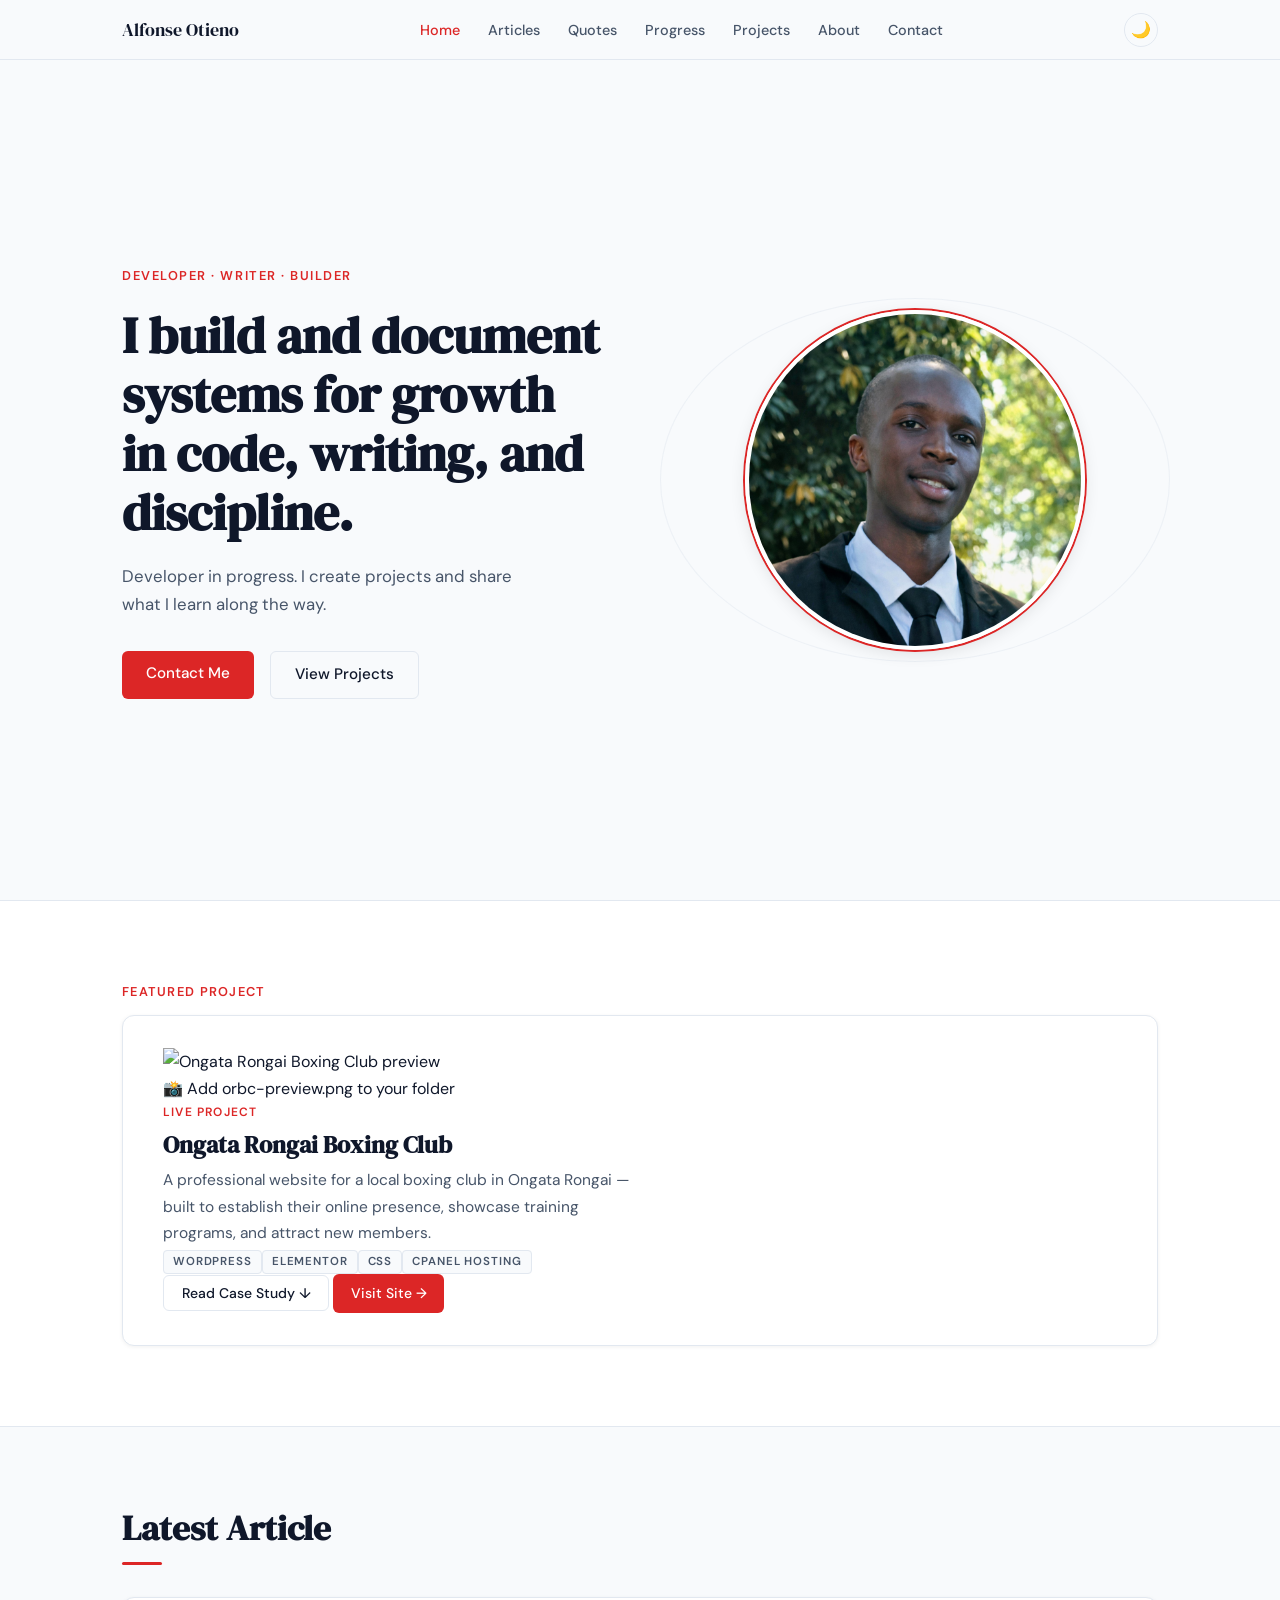
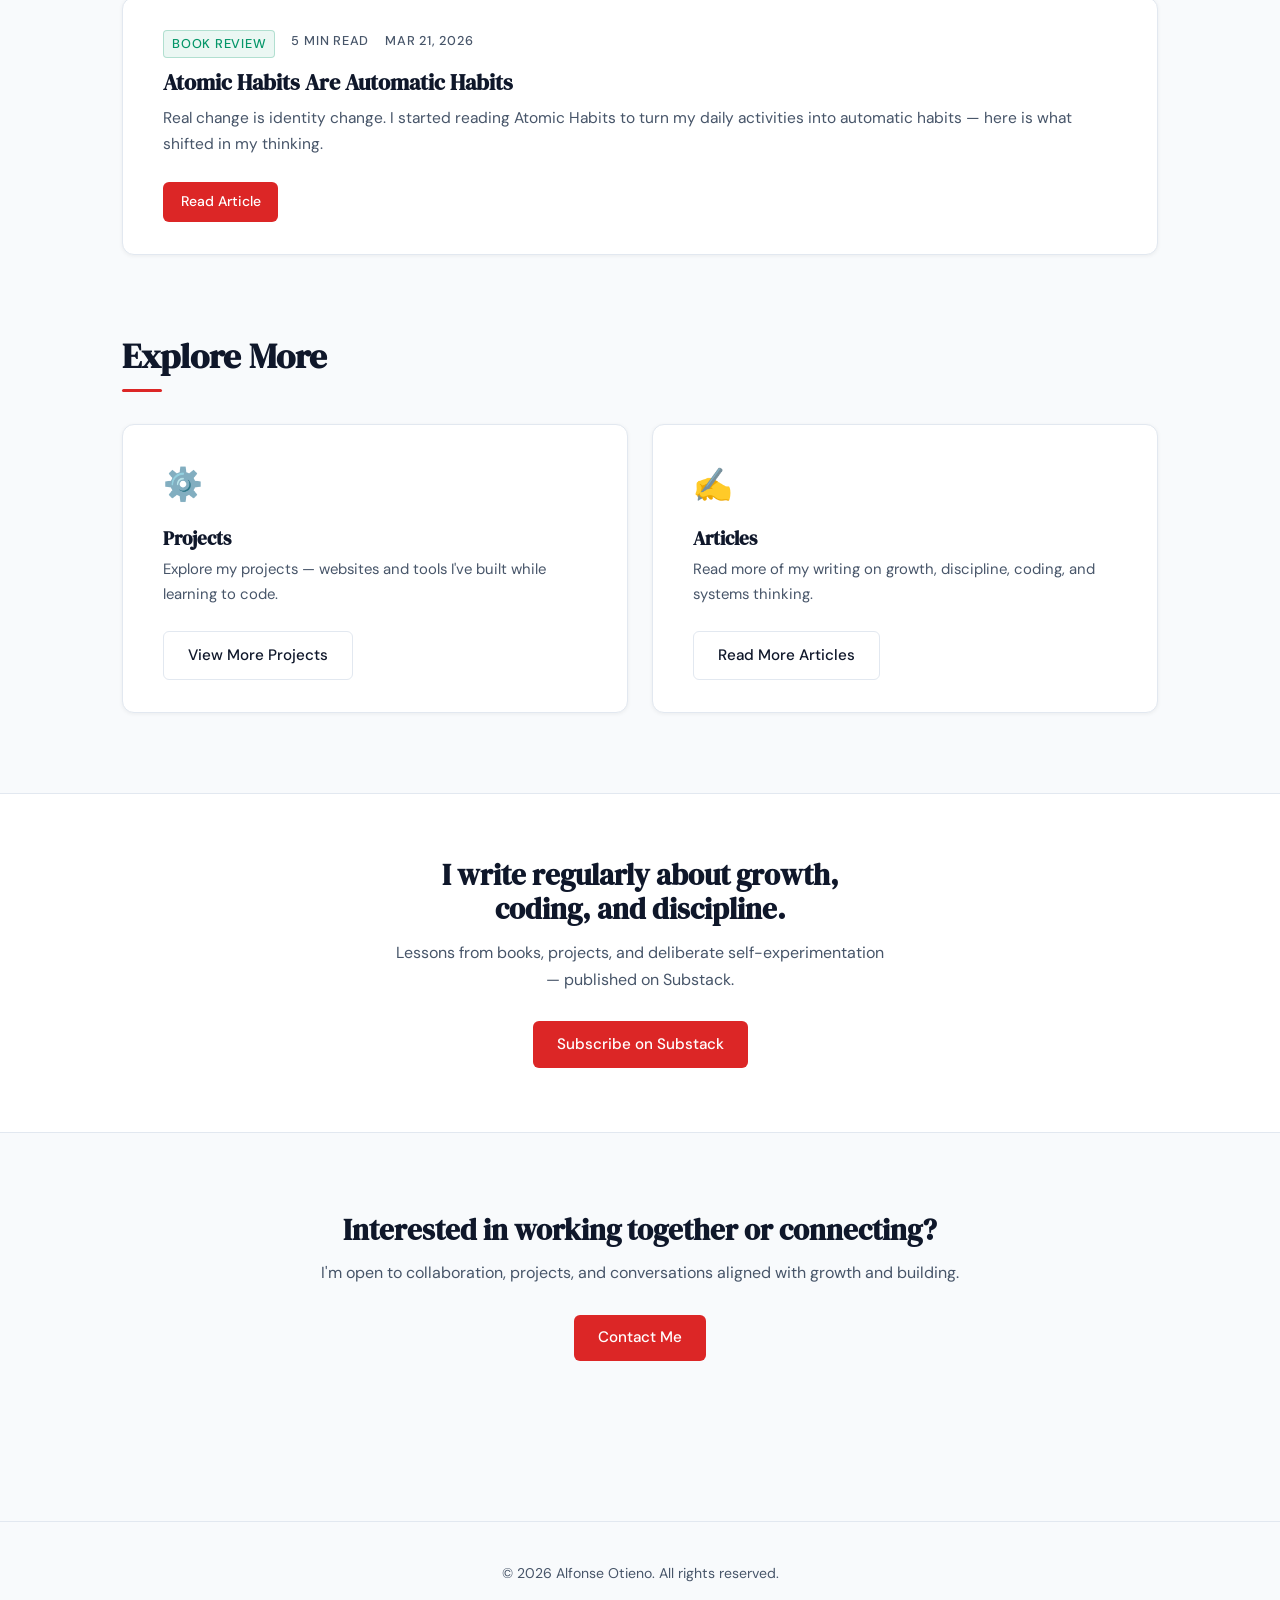
==== html/index.html @ c7eeb945 "update" ====
<!DOCTYPE html>
<html lang="en">
<head>
<meta charset="UTF-8" />
<meta name="viewport" content="width=device-width, initial-scale=1.0"/>

<!-- Primary SEO -->
<meta name="description" content="Portfolio of Alfonse Otieno — a web developer building real-world projects and documenting the journey of learning coding, discipline, and systems thinking.">
<meta name="keywords" content="Alfonse Otieno, developer portfolio, learn coding, beginner developer, web development projects, JavaScript, HTML, CSS">
<meta name="author" content="Alfonse Otieno">
<meta name="robots" content="index, follow">

<link rel="canonical" href="https://alfonseotieno.github.io/">

<!-- Open Graph -->
<meta property="og:type" content="website">
<meta property="og:title" content="Alfonse Otieno — Developer & Builder">
<meta property="og:description" content="I build projects and document how I’m learning coding, discipline, and systems thinking.">
<meta property="og:url" content="https://alfonseotieno.github.io/">
<meta property="og:image" content="https://alfonseotieno.github.io/a_digital_promotional_graphic_features_alfonse_oti.png?v=2">
<meta property="og:image:width" content="1200">
<meta property="og:image:height" content="630">
<meta property="og:site_name" content="Alfonse Otieno Portfolio">
<meta property="og:locale" content="en_US">

<!-- Twitter Card -->
<meta name="twitter:card" content="summary_large_image">
<meta name="twitter:title" content="Alfonse Otieno — Developer Portfolio">
<meta name="twitter:description" content="Projects, progress, and lessons from learning to code.">
<meta name="twitter:image" content="https://alfonseotieno.github.io/a_digital_promotional_graphic_features_alfonse_oti.png?v=2">
<meta name="twitter:creator" content="@alfonseotieno">
<meta name="twitter:site" content="@alfonseotieno">

<!-- Favicon -->
<link rel="icon" type="image/png" href="https://alfonseotieno.github.io/favicon.png">
<link rel="apple-touch-icon" href="https://alfonseotieno.github.io/favicon.png">

<!-- Theme color (browser UI on mobile) -->
<meta name="theme-color" content="#DC2626">

<title>Alfonse Otieno — Web Developer Portfolio | Projects, Articles & Progress</title>

<!-- Fonts & Styles -->
<link rel="preconnect" href="https://fonts.googleapis.com">
<link rel="preconnect" href="https://fonts.gstatic.com" crossorigin>
<link href="https://fonts.googleapis.com/css2?family=DM+Serif+Display:ital@0;1&family=DM+Sans:wght@300;400;500;600&display=swap" rel="stylesheet">
<link rel="stylesheet" href="../css/style.css">

<!-- Structured Data -->
<script type="application/ld+json">
{
  "@context": "https://schema.org",
  "@type": "Person",
  "name": "Alfonse Otieno",
  "url": "https://alfonseotieno.github.io/",
  "jobTitle": "Web Developer",
  "sameAs": [
    "https://alfonseotieno.substack.com"
  ],
  "description": "Web developer building projects and documenting learning in coding, discipline, and systems thinking."
}
</script>
</head>
<body>

<!-- NAV -->
<nav>
  <div class="nav-inner">
    <a class="nav-logo" href="index.html">Alfonse Otieno</a>
    <ul class="nav-links">
      <li><a href="index.html">Home</a></li>
      <li><a href="articles.html">Articles</a></li>
      <li><a href="quotes.html">Quotes</a></li>
      <li><a href="progress.html">Progress</a></li>
      <li><a href="projects.html">Projects</a></li>
      <li><a href="about.html">About</a></li>
      <li><a href="contact.html">Contact</a></li>
    </ul>
    <div style="display:flex;align-items:center;gap:0.75rem;">
      <button class="theme-toggle" title="Toggle theme" aria-label="Toggle theme">
        <span id="theme-icon">🌙</span>
      </button>
      <button class="hamburger" aria-label="Menu">
        <span></span><span></span><span></span>
      </button>
    </div>
  </div>
</nav>
<div class="mobile-menu" id="mobile-menu">
  <a href="index.html">Home</a>
  <a href="articles.html">Articles</a>
  <a href="quotes.html">Quotes</a>
  <a href="progress.html">Progress</a>
  <a href="projects.html">Projects</a>
  <a href="about.html">About</a>
  <a href="contact.html">Contact</a>
</div>

<!-- HERO -->
<section class="hero">
  <div class="container">
    <div class="hero-inner">
      <div class="hero-text">
        <span class="hero-eyebrow">Developer · Writer · Builder</span>
        <h1 class="hero-headline">I build and document systems for growth in code, writing, and discipline.</h1>
        <p class="hero-subtext">Developer in progress. I create projects and share what I learn along the way.</p>
        <div class="hero-buttons">
          <a href="contact.html" class="btn btn-primary">Contact Me</a>
          <a href="projects.html" class="btn btn-secondary">View Projects</a>
        </div>
      </div>
      <div class="hero-image-wrap">
        <img src="../assets/alfonse.png" alt="Alfonse Otieno" />
      </div>
    </div>
  </div>
</section>

<!-- FEATURED PROJECT — auto-populated from projects.js PROJECTS[0] -->
<section class="section" style="background:var(--card-bg);border-top:1px solid var(--border);border-bottom:1px solid var(--border);">
  <div class="container">
    <p class="featured-label">Featured Project</p>
    <div id="featured-project-slot">
      <!-- Automatically filled by projects.js — no manual updates needed.
           To change the featured project: move it to the TOP of the PROJECTS
           array in projects.js. This section updates itself. -->
    </div>
  </div>
</section>

<!-- LATEST ARTICLE — auto-populated from articles.js ARTICLES[0] -->
<section class="section">
  <div class="container">
    <h2 class="section-title">Latest Article</h2>
    <div class="divider"></div>
    <div id="latest-article-slot">
      <!-- Automatically filled by articles.js — no manual updates needed.
           To update: add your new article to the TOP of the ARTICLES array
           in articles.js. This section updates itself. -->
    </div>
  </div>
</section>

<!-- EXPLORE MORE -->
<section class="section" style="padding-top:0;">
  <div class="container">
    <h2 class="section-title">Explore More</h2>
    <div class="divider"></div>
    <div class="explore-grid">
      <div class="explore-card">
        <div class="icon">⚙️</div>
        <h3>Projects</h3>
        <p>Explore my projects — websites and tools I've built while learning to code.</p>
        <a href="projects.html" class="btn btn-secondary">View More Projects</a>
      </div>
      <div class="explore-card">
        <div class="icon">✍️</div>
        <h3>Articles</h3>
        <p>Read more of my writing on growth, discipline, coding, and systems thinking.</p>
        <a href="articles.html" class="btn btn-secondary">Read More Articles</a>
      </div>
    </div>
  </div>
</section>

<!-- SUBSTACK CTA -->
<section class="substack-section">
  <div class="substack-inner">
    <h2>I write regularly about growth, coding, and discipline.</h2>
    <p>Lessons from books, projects, and deliberate self-experimentation — published on Substack.</p>
    <a href="https://alfonseotieno.substack.com" target="_blank" rel="noopener" class="btn btn-primary">Subscribe on Substack</a>
  </div>
</section>

<!-- FINAL CTA -->
<section class="section final-cta">
  <div class="container">
    <h2>Interested in working together or connecting?</h2>
    <p>I'm open to collaboration, projects, and conversations aligned with growth and building.</p>
    <a href="contact.html" class="btn btn-primary">Contact Me</a>
  </div>
</section>

<footer>
  <div class="container">
    <p>© 2026 Alfonse Otieno. All rights reserved.</p>
  </div>
</footer>

<script src="../js/main.js"></script>
<script src="../js/articles.js"></script>
<script src="../js/projects.js"></script>
</html>
---- css/style.css ----
/* ============================================================
   ALFONSE OTIENO — PORTFOLIO
   style.css — Global Stylesheet
   ============================================================ */

/* ── COLOR SYSTEM ─────────────────────────────────────────── */
:root {
  --bg: #F8FAFC;
  --text-primary: #0F172A;
  --text-secondary: #475569;
  --accent: #DC2626;
  --accent-hover: #B91C1C;
  --card-bg: #FFFFFF;
  --border: #E2E8F0;
  --shadow: 0 1px 4px rgba(0,0,0,0.06);
  --shadow-hover: 0 4px 16px rgba(0,0,0,0.10);
  --nav-bg: rgba(248,250,252,0.92);
}
[data-theme="dark"] {
  --bg: #0B0F19;
  --text-primary: #E2E8F0;
  --text-secondary: #94A3B8;
  --accent: #EF4444;
  --accent-hover: #DC2626;
  --card-bg: #111827;
  --border: #1F2937;
  --shadow: 0 1px 4px rgba(0,0,0,0.3);
  --shadow-hover: 0 4px 16px rgba(0,0,0,0.4);
  --nav-bg: rgba(11,15,25,0.92);
}

/* ── BASE ─────────────────────────────────────────────────── */
*, *::before, *::after { box-sizing: border-box; margin: 0; padding: 0; }
html { scroll-behavior: smooth; }
body {
  font-family: 'DM Sans', sans-serif;
  background: var(--bg);
  color: var(--text-primary);
  line-height: 1.7;
  transition: background 0.3s, color 0.3s;
}
h1, h2, h3, h4 {
  font-family: 'DM Serif Display', serif;
  color: var(--text-primary);
  line-height: 1.2;
}
p { color: var(--text-secondary); }
a { color: var(--text-primary); text-decoration: none; transition: color 0.2s; }
a:hover { color: var(--accent); }
img { max-width: 100%; display: block; }

/* ── BUTTONS ──────────────────────────────────────────────── */
.btn {
  display: inline-block;
  padding: 0.65rem 1.5rem;
  border-radius: 6px;
  font-family: 'DM Sans', sans-serif;
  font-weight: 500;
  font-size: 0.95rem;
  cursor: pointer;
  border: none;
  transition: background 0.2s, color 0.2s, box-shadow 0.2s, transform 0.15s;
  text-decoration: none;
}
.btn-primary { background: var(--accent); color: #fff; }
.btn-primary:hover {
  background: var(--accent-hover);
  color: #fff;
  transform: translateY(-1px);
  box-shadow: 0 4px 12px rgba(220,38,38,0.25);
}
.btn-secondary {
  background: transparent;
  color: var(--text-primary);
  border: 1.5px solid var(--border);
}
.btn-secondary:hover {
  background: var(--card-bg);
  color: var(--accent);
  border-color: var(--accent);
  transform: translateY(-1px);
}
.btn-sm { padding: 0.5rem 1.1rem; font-size: 0.875rem; }

/* ── NAV ──────────────────────────────────────────────────── */
nav {
  position: fixed;
  top: 0; left: 0; right: 0;
  z-index: 100;
  background: var(--nav-bg);
  backdrop-filter: blur(10px);
  border-bottom: 1px solid var(--border);
  height: 60px;
  display: flex;
  align-items: center;
}
.nav-inner {
  max-width: 1100px;
  margin: 0 auto;
  padding: 0 2rem;
  width: 100%;
  display: flex;
  align-items: center;
  justify-content: space-between;
}
.nav-logo {
  font-family: 'DM Serif Display', serif;
  font-size: 1.15rem;
  color: var(--text-primary);
  font-weight: 400;
}
.nav-links {
  display: flex;
  align-items: center;
  gap: 1.75rem;
  list-style: none;
}
.nav-links a {
  font-size: 0.9rem;
  font-weight: 500;
  color: var(--text-secondary);
  transition: color 0.2s;
}
.nav-links a:hover,
.nav-links a.active { color: var(--accent); }
.theme-toggle {
  background: none;
  border: 1.5px solid var(--border);
  border-radius: 50%;
  width: 34px; height: 34px;
  cursor: pointer;
  display: flex; align-items: center; justify-content: center;
  font-size: 1rem;
  color: var(--text-primary);
  transition: border-color 0.2s, color 0.2s;
}
.theme-toggle:hover { border-color: var(--accent); color: var(--accent); }
.hamburger {
  display: none;
  flex-direction: column;
  gap: 5px;
  cursor: pointer;
  background: none;
  border: none;
  padding: 4px;
}
.hamburger span {
  display: block;
  width: 22px; height: 2px;
  background: var(--text-primary);
  border-radius: 2px;
  transition: all 0.3s;
}
.mobile-menu {
  display: none;
  position: fixed;
  top: 60px; left: 0; right: 0;
  background: var(--card-bg);
  border-bottom: 1px solid var(--border);
  z-index: 99;
  padding: 1rem 2rem 1.5rem;
  flex-direction: column;
  gap: 1rem;
}
.mobile-menu.open { display: flex; }
.mobile-menu a {
  font-size: 1rem;
  font-weight: 500;
  color: var(--text-secondary);
  padding: 0.5rem 0;
  border-bottom: 1px solid var(--border);
}
.mobile-menu a:hover { color: var(--accent); }

/* ── LAYOUT UTILITIES ─────────────────────────────────────── */
body { padding-top: 60px; }
.container { max-width: 1100px; margin: 0 auto; padding: 0 2rem; }
.section { padding: 5rem 0; }
.section-sm { padding: 3.5rem 0; }
.section-title { font-size: clamp(1.6rem, 3vw, 2.2rem); margin-bottom: 0.5rem; }
.section-subtitle { color: var(--text-secondary); font-size: 1.05rem; margin-bottom: 2.5rem; }
.divider {
  width: 40px; height: 3px;
  background: var(--accent);
  border-radius: 2px;
  margin: 0.75rem 0 2rem;
}
.page-header {
  padding: 5rem 0 3rem;
  border-bottom: 1px solid var(--border);
  margin-bottom: 4rem;
}
.page-header h1 { font-size: clamp(2rem, 4vw, 3rem); margin-bottom: 0.5rem; }
.page-header p { font-size: 1.05rem; max-width: 520px; }

/* ── FOOTER ───────────────────────────────────────────────── */
footer {
  border-top: 1px solid var(--border);
  padding: 2.5rem 0;
  text-align: center;
  margin-top: 5rem;
}
footer p { font-size: 0.88rem; color: var(--text-secondary); }

/* ── HOME — HERO ──────────────────────────────────────────── */
.hero {
  min-height: calc(100vh - 60px);
  display: flex;
  align-items: center;
  padding: 4rem 0;
}
.hero-inner {
  display: grid;
  grid-template-columns: 1fr 1fr;
  gap: 4rem;
  align-items: center;
  width: 100%;
}
.hero-eyebrow {
  display: inline-block;
  font-size: 0.8rem;
  font-weight: 600;
  letter-spacing: 0.12em;
  text-transform: uppercase;
  color: var(--accent);
  margin-bottom: 1.25rem;
}
.hero-headline {
  font-size: clamp(2rem, 4.5vw, 3.2rem);
  line-height: 1.15;
  margin-bottom: 1.25rem;
}
.hero-subtext {
  font-size: 1.05rem;
  color: var(--text-secondary);
  margin-bottom: 2rem;
  max-width: 420px;
}
.hero-buttons { display: flex; gap: 1rem; flex-wrap: wrap; }
.hero-image-wrap {
  display: flex;
  justify-content: center;
  align-items: center;
  position: relative;
}
.hero-image-wrap::before {
  content: '';
  position: absolute;
  inset: -12px;
  border: 1.5px solid var(--border);
  border-radius: 50%;
  opacity: 0.5;
}
.hero-image-wrap img {
  width: 340px; height: 340px;
  object-fit: cover;
  border-radius: 50%;
  border: 4px solid var(--card-bg);
  box-shadow: 0 0 0 2px var(--accent), var(--shadow-hover);
  position: relative;
  z-index: 1;
}

/* ── HOME — FEATURED PROJECT ──────────────────────────────── */
.featured-project-card {
  background: var(--card-bg);
  border: 1px solid var(--border);
  border-radius: 12px;
  padding: 2rem 2.5rem;
  box-shadow: var(--shadow);
  display: flex;
  justify-content: space-between;
  align-items: center;
  gap: 2rem;
  transition: box-shadow 0.2s, transform 0.2s;
}
.featured-project-card:hover { box-shadow: var(--shadow-hover); transform: translateY(-2px); }
.featured-project-card .project-label {
  font-size: 0.75rem;
  font-weight: 600;
  letter-spacing: 0.1em;
  text-transform: uppercase;
  color: var(--accent);
  margin-bottom: 0.5rem;
}
.featured-project-card h3 { font-size: 1.5rem; margin-bottom: 0.5rem; }
.featured-project-card p { font-size: 0.97rem; max-width: 480px; }
.featured-project-card .fp-actions { flex-shrink: 0; }
.featured-label {
  font-size: 0.8rem;
  text-transform: uppercase;
  letter-spacing: 0.1em;
  color: var(--accent);
  font-family: 'DM Sans', sans-serif;
  font-weight: 600;
  margin-bottom: 0.75rem;
}

/* ── HOME — ARTICLE PREVIEW ───────────────────────────────── */
.article-preview-card {
  background: var(--card-bg);
  border: 1px solid var(--border);
  border-radius: 12px;
  padding: 2rem 2.5rem;
  box-shadow: var(--shadow);
  transition: box-shadow 0.2s, transform 0.2s;
}
.article-preview-card:hover { box-shadow: var(--shadow-hover); transform: translateY(-2px); }
.article-meta {
  display: flex; gap: 1rem;
  font-size: 0.8rem;
  font-weight: 500;
  color: var(--text-secondary);
  margin-bottom: 0.75rem;
  text-transform: uppercase;
  letter-spacing: 0.06em;
  flex-wrap: wrap;
}
.article-meta .tag {
  background: var(--bg);
  border: 1px solid var(--border);
  border-radius: 4px;
  padding: 0.15rem 0.5rem;
  color: var(--accent);
}
.article-preview-card h3 { font-size: 1.4rem; margin-bottom: 0.5rem; }
.article-preview-card p { font-size: 0.97rem; margin-bottom: 1.5rem; }

/* ── HOME — EXPLORE MORE ──────────────────────────────────── */
.explore-grid {
  display: grid;
  grid-template-columns: 1fr 1fr;
  gap: 1.5rem;
}
.explore-card {
  background: var(--card-bg);
  border: 1px solid var(--border);
  border-radius: 12px;
  padding: 2rem 2.5rem;
  box-shadow: var(--shadow);
  transition: box-shadow 0.2s, transform 0.2s;
}
.explore-card:hover { box-shadow: var(--shadow-hover); transform: translateY(-2px); }
.explore-card .icon { font-size: 2rem; margin-bottom: 1rem; }
.explore-card h3 { font-size: 1.2rem; margin-bottom: 0.4rem; }
.explore-card p { font-size: 0.93rem; margin-bottom: 1.5rem; }

/* ── HOME — SUBSTACK CTA ──────────────────────────────────── */
.substack-section {
  background: var(--card-bg);
  border-top: 1px solid var(--border);
  border-bottom: 1px solid var(--border);
}
.substack-inner {
  text-align: center;
  max-width: 560px;
  margin: 0 auto;
  padding: 4rem 2rem;
}
.substack-inner h2 { font-size: 1.8rem; margin-bottom: 0.75rem; }
.substack-inner p { margin-bottom: 1.75rem; }

/* ── HOME — FINAL CTA ─────────────────────────────────────── */
.final-cta { text-align: center; }
.final-cta h2 { font-size: 1.8rem; margin-bottom: 0.75rem; }
.final-cta p { margin-bottom: 1.75rem; }

/* ── ARTICLES PAGE ────────────────────────────────────────── */
.articles-grid { display: grid; gap: 1.5rem; }
.article-card {
  background: var(--card-bg);
  border: 1px solid var(--border);
  border-radius: 12px;
  padding: 1.75rem 2rem;
  box-shadow: var(--shadow);
  transition: box-shadow 0.2s, transform 0.2s;
  display: block;
}
.article-card:hover { box-shadow: var(--shadow-hover); transform: translateY(-2px); color: var(--text-primary); }
.article-card h3 { font-size: 1.3rem; margin-bottom: 0.5rem; color: var(--text-primary); }
.article-card p { font-size: 0.95rem; margin-bottom: 1.25rem; }
.article-card .read-more { color: var(--accent); font-weight: 500; font-size: 0.9rem; }

/* Article single page */
.article-back {
  display: inline-flex;
  align-items: center;
  gap: 0.5rem;
  color: var(--text-secondary);
  font-size: 0.9rem;
  margin-bottom: 2rem;
  transition: color 0.2s;
}
.article-back:hover { color: var(--accent); }
.article-full { max-width: 700px; margin: 0 auto; padding: 3rem 0; }
.article-full h1 { font-size: clamp(1.8rem, 3.5vw, 2.5rem); margin-bottom: 0.75rem; }
.article-full .article-meta { margin-bottom: 2rem; }
.article-full-body { color: var(--text-secondary); font-size: 1.05rem; line-height: 1.85; }
.article-full-body p { margin-bottom: 1.5rem; }
.article-full-body h2 { font-size: 1.4rem; color: var(--text-primary); margin: 2rem 0 1rem; }
.article-cta {
  margin-top: 3rem;
  background: var(--card-bg);
  border: 1px solid var(--border);
  border-radius: 12px;
  padding: 2rem 2.5rem;
  text-align: center;
}
.article-cta p { margin-bottom: 1.25rem; }

/* ── QUOTES PAGE ──────────────────────────────────────────── */
.quotes-grid {
  display: grid;
  grid-template-columns: 1fr 1fr;
  gap: 1.5rem;
}
.quote-card {
  background: var(--card-bg);
  border: 1px solid var(--border);
  border-radius: 12px;
  padding: 1.75rem 2rem;
  box-shadow: var(--shadow);
  transition: box-shadow 0.2s, transform 0.2s;
}
.quote-card:hover { box-shadow: var(--shadow-hover); transform: translateY(-2px); }
.quote-tag {
  display: inline-block;
  font-size: 0.72rem;
  font-weight: 600;
  letter-spacing: 0.1em;
  text-transform: uppercase;
  color: var(--accent);
  border: 1px solid var(--accent);
  border-radius: 4px;
  padding: 0.15rem 0.55rem;
  margin-bottom: 1rem;
  opacity: 0.85;
}
.quote-mark {
  font-size: 3rem;
  color: var(--accent);
  opacity: 0.15;
  font-family: 'DM Serif Display', serif;
  line-height: 1;
  margin-bottom: -0.5rem;
}
.quote-text {
  font-family: 'DM Serif Display', serif;
  font-size: 1.1rem;
  color: var(--text-primary);
  line-height: 1.55;
  margin-bottom: 1rem;
  font-style: italic;
}
.quote-author { font-size: 0.87rem; font-weight: 500; color: var(--text-secondary); }

/* ── PROGRESS PAGE ────────────────────────────────────────── */
.stats-grid {
  display: grid;
  grid-template-columns: repeat(4, 1fr);
  gap: 1.5rem;
  margin-bottom: 4rem;
}
.stat-card {
  background: var(--card-bg);
  border: 1px solid var(--border);
  border-radius: 12px;
  padding: 1.75rem;
  text-align: center;
  box-shadow: var(--shadow);
  transition: box-shadow 0.2s, transform 0.2s;
}
.stat-card:hover { box-shadow: var(--shadow-hover); transform: translateY(-2px); }
.stat-number {
  font-family: 'DM Serif Display', serif;
  font-size: 3rem;
  color: var(--accent);
  line-height: 1;
  margin-bottom: 0.4rem;
}
.stat-label { font-size: 0.9rem; color: var(--text-secondary); font-weight: 500; }

/* Timeline */
.timeline { position: relative; padding-left: 2rem; }
.timeline::before {
  content: '';
  position: absolute;
  left: 0; top: 0; bottom: 0;
  width: 2px;
  background: var(--border);
}
.timeline-item { position: relative; margin-bottom: 2.5rem; padding-left: 1.5rem; }
.timeline-item::before {
  content: '';
  position: absolute;
  left: -2.4rem; top: 0.4rem;
  width: 10px; height: 10px;
  border-radius: 50%;
  background: var(--accent);
  box-shadow: 0 0 0 3px var(--bg);
}
.timeline-date {
  font-size: 0.8rem;
  font-weight: 600;
  letter-spacing: 0.08em;
  text-transform: uppercase;
  color: var(--accent);
  margin-bottom: 0.3rem;
}
.timeline-event { font-size: 1rem; color: var(--text-primary); font-weight: 500; }
.timeline-desc { font-size: 0.9rem; color: var(--text-secondary); margin-top: 0.2rem; }

/* Books */
.books-grid {
  display: grid;
  grid-template-columns: 1fr 1fr 1fr;
  gap: 1.5rem;
}
.book-card {
  background: var(--card-bg);
  border: 1px solid var(--border);
  border-radius: 12px;
  padding: 1.75rem;
  box-shadow: var(--shadow);
  transition: box-shadow 0.2s, transform 0.2s;
}
.book-card:hover { box-shadow: var(--shadow-hover); transform: translateY(-2px); }
.book-cover-placeholder {
  width: 80px; height: 110px;
  border-radius: 4px;
  background: var(--bg);
  border: 1px solid var(--border);
  display: flex; align-items: center; justify-content: center;
  font-size: 2rem;
  margin-bottom: 1rem;
}
.book-title { font-size: 1.1rem; margin-bottom: 0.3rem; }
.book-completed { font-size: 0.78rem; color: var(--accent); font-weight: 500; letter-spacing: 0.06em; margin-bottom: 0.75rem; }
.book-desc { font-size: 0.9rem; margin-bottom: 1rem; }
.book-takeaways { list-style: none; margin-bottom: 1rem; }
.book-takeaways li {
  font-size: 0.88rem;
  color: var(--text-secondary);
  padding: 0.3rem 0 0.3rem 1rem;
  border-bottom: 1px solid var(--border);
  position: relative;
}
.book-takeaways li::before { content: '→'; position: absolute; left: 0; color: var(--accent); }
.book-applied {
  font-size: 0.85rem;
  color: var(--text-secondary);
  background: var(--bg);
  border-left: 3px solid var(--accent);
  padding: 0.5rem 0.75rem;
  border-radius: 0 4px 4px 0;
  font-style: italic;
}
.book-applied strong { color: var(--text-primary); font-style: normal; }

/* ── PROJECTS PAGE ────────────────────────────────────────── */
.projects-grid {
  display: grid;
  grid-template-columns: 1fr 1fr;
  gap: 1.5rem;
  margin-bottom: 3rem;
}
.project-card {
  background: var(--card-bg);
  border: 1px solid var(--border);
  border-radius: 12px;
  overflow: hidden;
  box-shadow: var(--shadow);
  transition: box-shadow 0.2s, transform 0.2s;
}
.project-card:hover { box-shadow: var(--shadow-hover); transform: translateY(-2px); }
.project-thumb {
  width: 100%; height: 200px;
  background: var(--bg);
  display: flex; align-items: center; justify-content: center;
  font-size: 3rem;
  border-bottom: 1px solid var(--border);
}
.project-body { padding: 1.75rem; }
.project-stack { display: flex; gap: 0.5rem; flex-wrap: wrap; margin-bottom: 0.75rem; }
.stack-tag {
  font-size: 0.72rem;
  font-weight: 600;
  letter-spacing: 0.08em;
  text-transform: uppercase;
  background: var(--bg);
  border: 1px solid var(--border);
  border-radius: 4px;
  padding: 0.2rem 0.55rem;
  color: var(--text-secondary);
}
.project-body h3 { font-size: 1.25rem; margin-bottom: 0.4rem; }
.project-body p { font-size: 0.93rem; margin-bottom: 1.25rem; }
.project-actions { display: flex; gap: 0.75rem; }
.github-cta {
  text-align: center;
  background: var(--card-bg);
  border: 1px solid var(--border);
  border-radius: 12px;
  padding: 2.5rem;
  box-shadow: var(--shadow);
}
.github-cta h3 { font-size: 1.4rem; margin-bottom: 0.5rem; }
.github-cta p { margin-bottom: 1.5rem; }

/* ── ABOUT PAGE ───────────────────────────────────────────── */
.about-grid {
  display: grid;
  grid-template-columns: 1fr 2fr;
  gap: 4rem;
  align-items: start;
}
.about-img {
  width: 100%;
  aspect-ratio: 3/4;
  object-fit: cover;
  border-radius: 12px;
  border: 1px solid var(--border);
}
.about-content h1 { font-size: clamp(2rem, 3vw, 2.8rem); margin-bottom: 0.5rem; }
.about-tagline { font-size: 1.1rem; color: var(--accent); font-weight: 500; margin-bottom: 1.5rem; }
.about-content p { margin-bottom: 1.25rem; font-size: 1rem; }
.about-values { margin: 2rem 0; }
.about-values h3 { font-size: 1.1rem; margin-bottom: 1rem; }
.values-list {
  display: grid;
  grid-template-columns: 1fr 1fr;
  gap: 0.75rem;
  list-style: none;
}
.values-list li {
  font-size: 0.95rem;
  color: var(--text-secondary);
  display: flex; align-items: center; gap: 0.5rem;
}
.values-list li::before { content: '→'; color: var(--accent); font-weight: bold; }

/* ── CONTACT PAGE ─────────────────────────────────────────── */
.contact-grid {
  display: grid;
  grid-template-columns: 1fr 1fr;
  gap: 4rem;
  align-items: start;
}
.contact-info h2 { font-size: 2rem; margin-bottom: 0.5rem; }
.contact-info p { margin-bottom: 2rem; }
.contact-icons { display: flex; gap: 1.25rem; margin-bottom: 2.5rem; }
.contact-icon-btn {
  width: 48px; height: 48px;
  border-radius: 10px;
  background: var(--card-bg);
  border: 1.5px solid var(--border);
  display: flex; align-items: center; justify-content: center;
  font-size: 1.25rem;
  text-decoration: none;
  color: var(--text-secondary);
  transition: color 0.2s, border-color 0.2s, transform 0.15s, box-shadow 0.2s;
}
.contact-icon-btn:hover {
  color: var(--accent);
  border-color: var(--accent);
  transform: translateY(-2px);
  box-shadow: 0 4px 12px rgba(220,38,38,0.15);
}
.social-links { margin-top: 2rem; }
.social-links h4 {
  font-size: 0.85rem;
  text-transform: uppercase;
  letter-spacing: 0.1em;
  color: var(--text-secondary);
  margin-bottom: 1rem;
  font-family: 'DM Sans', sans-serif;
}
.social-icons { display: flex; gap: 1rem; }
.social-icon {
  width: 42px; height: 42px;
  border-radius: 8px;
  background: var(--card-bg);
  border: 1.5px solid var(--border);
  display: flex; align-items: center; justify-content: center;
  font-size: 1.1rem;
  text-decoration: none;
  color: var(--text-secondary);
  transition: color 0.2s, border-color 0.2s, transform 0.15s;
}
.social-icon:hover { color: var(--accent); border-color: var(--accent); transform: translateY(-2px); }
.contact-form-wrap {
  background: var(--card-bg);
  border: 1px solid var(--border);
  border-radius: 12px;
  padding: 2rem 2.5rem;
  box-shadow: var(--shadow);
}
.form-group { margin-bottom: 1.25rem; }
.form-group label {
  display: block;
  font-size: 0.88rem;
  font-weight: 600;
  color: var(--text-primary);
  margin-bottom: 0.4rem;
}
.form-group input,
.form-group textarea {
  width: 100%;
  padding: 0.7rem 1rem;
  background: var(--bg);
  border: 1.5px solid var(--border);
  border-radius: 6px;
  color: var(--text-primary);
  font-family: 'DM Sans', sans-serif;
  font-size: 0.95rem;
  transition: border-color 0.2s;
  outline: none;
  resize: vertical;
}
.form-group input:focus,
.form-group textarea:focus { border-color: var(--accent); }
.form-success {
  display: none;
  text-align: center;
  padding: 1rem;
  color: var(--accent);
  font-weight: 500;
}

/* ── RESPONSIVE ───────────────────────────────────────────── */
@media (max-width: 900px) {
  .hero-inner { grid-template-columns: 1fr; text-align: center; }
  .hero-image-wrap { order: -1; justify-content: center; }
  .hero-buttons { justify-content: center; }
  .hero-subtext { margin: 0 auto 2rem; }
  .stats-grid { grid-template-columns: 1fr 1fr; }
  .books-grid { grid-template-columns: 1fr 1fr; }
  .projects-grid { grid-template-columns: 1fr; }
  .quotes-grid { grid-template-columns: 1fr; }
  .about-grid { grid-template-columns: 1fr; }
  .contact-grid { grid-template-columns: 1fr; }
  .explore-grid { grid-template-columns: 1fr; }
  .featured-project-card { flex-direction: column; }
  .values-list { grid-template-columns: 1fr; }
}
@media (max-width: 768px) {
  .nav-links { display: none; }
  .hamburger { display: flex; }
  .hero-image-wrap img { width: 220px; height: 220px; }
  .stats-grid { grid-template-columns: 1fr 1fr; }
  .books-grid { grid-template-columns: 1fr; }
}
@media (max-width: 480px) {
  .container { padding: 0 1.25rem; }
  .stats-grid { grid-template-columns: 1fr 1fr; }
}
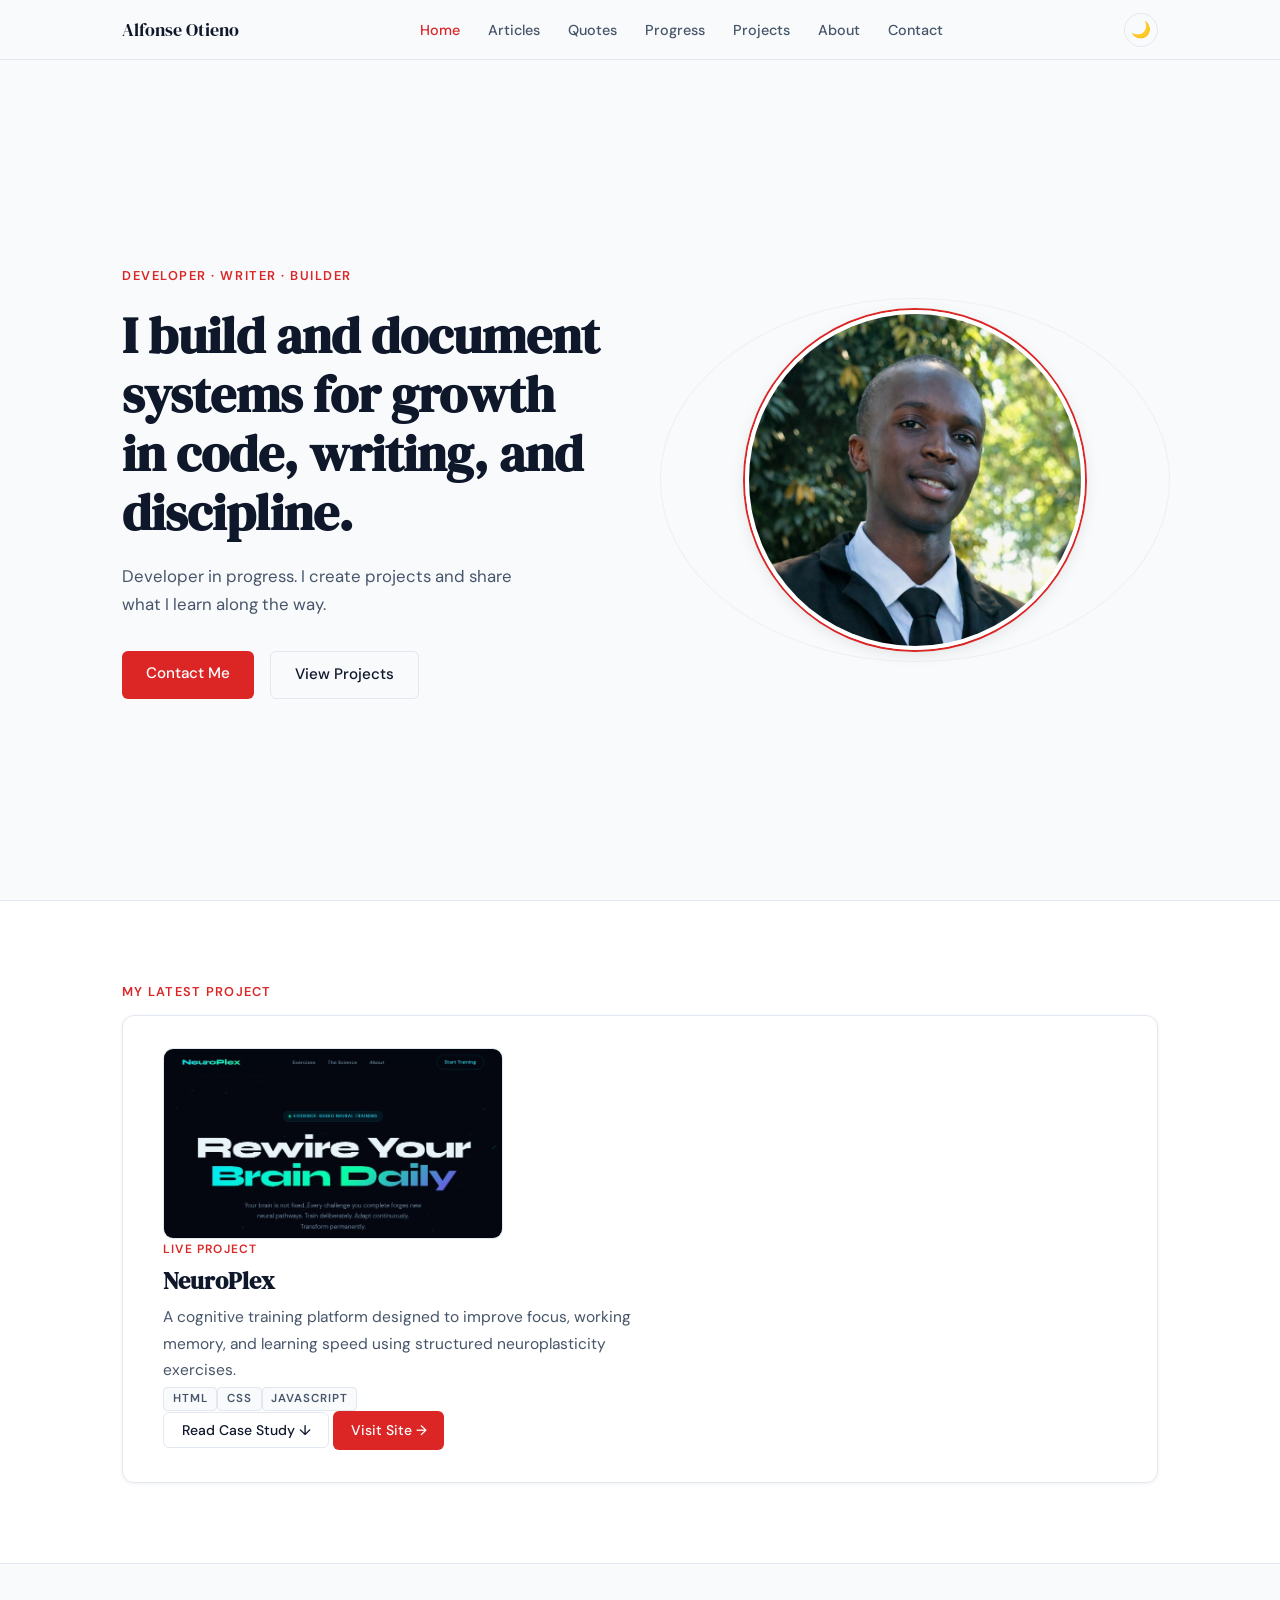
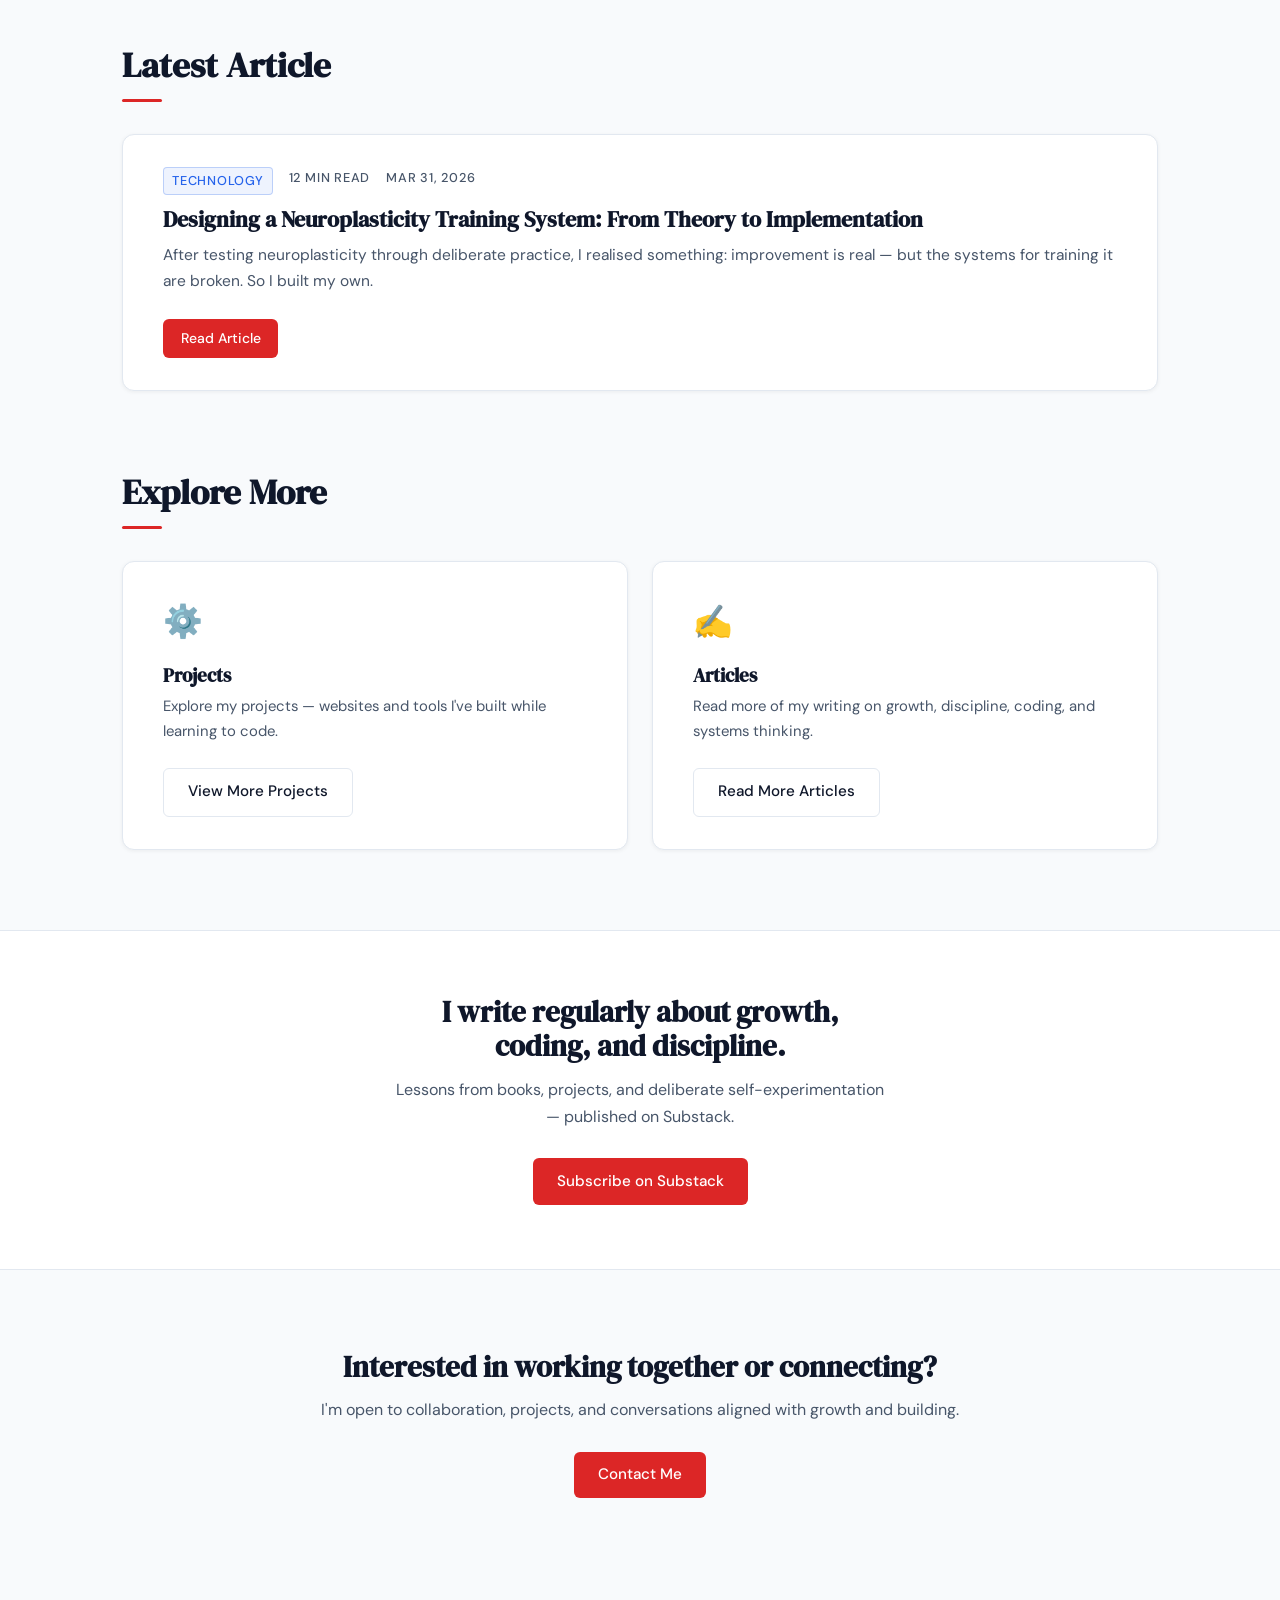
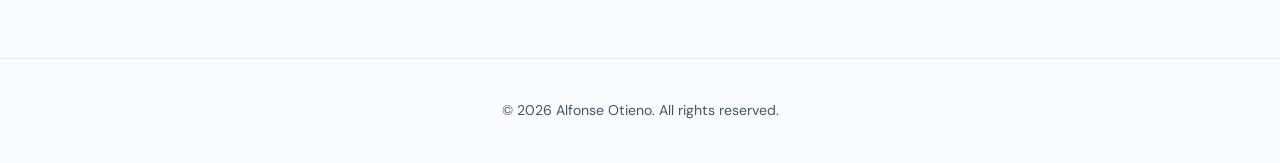
==== commit c9e36a93: "update" ====
--- a/html/index.html
+++ b/html/index.html
@@ -119,7 +119,7 @@
 <!-- FEATURED PROJECT — auto-populated from projects.js PROJECTS[0] -->
 <section class="section" style="background:var(--card-bg);border-top:1px solid var(--border);border-bottom:1px solid var(--border);">
   <div class="container">
-    <p class="featured-label">Featured Project</p>
+    <p class="featured-label">My latest Project</p>
     <div id="featured-project-slot">
       <!-- Automatically filled by projects.js — no manual updates needed.
            To change the featured project: move it to the TOP of the PROJECTS
--- a/css/style.css
+++ b/css/style.css
@@ -580,6 +580,82 @@
   font-size: 3rem;
   border-bottom: 1px solid var(--border);
 }
+
+/* ── PROJECT PREVIEW IMAGES — auto-fit any screenshot size ── *
+ * How it works: the wrapper enforces a fixed 16:9 ratio and   *
+ * clips overflow. The <img> fills that box with object-fit.   *
+ * You never need to resize a screenshot — just drop it in.    *
+ * ─────────────────────────────────────────────────────────── */
+.project-thumb-img {
+  width: 100%;
+  aspect-ratio: 16 / 9;
+  overflow: hidden;
+  border-bottom: 1px solid var(--border);
+  background: var(--bg);
+  display: flex;
+  align-items: center;
+  justify-content: center;
+}
+.project-preview-img {
+  width: 100%;
+  height: 100%;
+  object-fit: cover;
+  object-position: top;
+  display: block;
+  transition: transform 0.35s ease;
+}
+.project-card:hover .project-preview-img {
+  transform: scale(1.03);
+}
+.project-preview-placeholder {
+  display: none;
+  width: 100%;
+  height: 100%;
+  align-items: center;
+  justify-content: center;
+  font-size: 0.85rem;
+  color: var(--text-secondary);
+  padding: 1rem;
+  text-align: center;
+}
+
+/* ── FEATURED PROJECT IMAGE (home page) ─────────────────── */
+.fp-preview {
+  width: 340px;
+  min-width: 220px;
+  aspect-ratio: 16 / 9;
+  border-radius: 10px;
+  overflow: hidden;
+  flex-shrink: 0;
+  border: 1px solid var(--border);
+  background: var(--bg);
+}
+.fp-img {
+  width: 100%;
+  height: 100%;
+  object-fit: cover;
+  object-position: top;
+  display: block;
+  transition: transform 0.35s ease;
+}
+.fp-preview:hover .fp-img {
+  transform: scale(1.03);
+}
+.fp-img-placeholder {
+  display: none;
+}
+.fp-img-missing .fp-img { display: none; }
+.fp-img-missing .fp-img-placeholder {
+  display: flex;
+  align-items: center;
+  justify-content: center;
+  width: 100%;
+  height: 100%;
+  font-size: 0.85rem;
+  color: var(--text-secondary);
+  padding: 1rem;
+  text-align: center;
+}
 .project-body { padding: 1.75rem; }
 .project-stack { display: flex; gap: 0.5rem; flex-wrap: wrap; margin-bottom: 0.75rem; }
 .stack-tag {
@@ -727,30 +803,237 @@
   font-weight: 500;
 }
 
-/* ── RESPONSIVE ───────────────────────────────────────────── */
+/* ══════════════════════════════════════════════════════════════
+   RESPONSIVE — Three breakpoints
+   ▸ Tablet  : max-width 900px  (iPad landscape and below)
+   ▸ Mobile  : max-width 768px  (phones + small tablets)
+   ▸ Small   : max-width 480px  (compact phones)
+══════════════════════════════════════════════════════════════ */
+
+/* ── TABLET (≤ 900px) ─────────────────────────────────────── */
 @media (max-width: 900px) {
-  .hero-inner { grid-template-columns: 1fr; text-align: center; }
+
+  /* Layout */
+  .section { padding: 3.5rem 0; }
+  .page-header { padding: 3.5rem 0 2rem; margin-bottom: 2.5rem; }
+
+  /* Hero */
+  .hero { padding: 3rem 0; min-height: auto; }
+  .hero-inner {
+    grid-template-columns: 1fr;
+    text-align: center;
+    gap: 2.5rem;
+  }
   .hero-image-wrap { order: -1; justify-content: center; }
+  .hero-image-wrap::before { inset: -8px; }
+  .hero-image-wrap img { width: 240px; height: 240px; }
+  .hero-subtext { margin: 0 auto 2rem; max-width: 480px; }
   .hero-buttons { justify-content: center; }
-  .hero-subtext { margin: 0 auto 2rem; }
+  .hero-eyebrow { margin-bottom: 1rem; }
+
+  /* Featured project — stack image above info */
+  .featured-project-card {
+    flex-direction: column;
+    padding: 1.5rem;
+    gap: 1.25rem;
+  }
+  .fp-preview {
+    width: 100%;
+    min-width: unset;
+  }
+  .fp-info { width: 100%; }
+  .featured-project-card p { max-width: 100%; }
+
+  /* Grids → single column */
+  .projects-grid { grid-template-columns: 1fr; }
+  .quotes-grid   { grid-template-columns: 1fr; }
+  .explore-grid  { grid-template-columns: 1fr; }
+
+  /* Stats → 2 columns */
   .stats-grid { grid-template-columns: 1fr 1fr; }
+
+  /* Books → 2 columns */
   .books-grid { grid-template-columns: 1fr 1fr; }
-  .projects-grid { grid-template-columns: 1fr; }
+
+  /* About */
+  .about-grid {
+    grid-template-columns: 1fr;
+    gap: 2rem;
+  }
+  .about-img {
+    width: 200px;
+    aspect-ratio: 1;
+    border-radius: 50%;
+    margin: 0 auto;
+  }
+  .about-content { text-align: left; }
+  .values-list { grid-template-columns: 1fr; }
+
+  /* Contact */
+  .contact-grid { grid-template-columns: 1fr; gap: 2rem; }
+
+  /* Timeline */
+  .timeline { padding-left: 1.5rem; }
+
+  /* Substack / CTA */
+  .substack-inner { padding: 3rem 1.5rem; }
+}
+
+/* ── MOBILE (≤ 768px) ─────────────────────────────────────── */
+@media (max-width: 768px) {
+
+  /* Nav — hide links, show hamburger */
+  .nav-links  { display: none; }
+  .hamburger  { display: flex; }
+
+  /* Hero */
+  .hero { padding: 2.5rem 0; }
+  .hero-image-wrap img { width: 200px; height: 200px; }
+  .hero-headline { font-size: clamp(1.75rem, 6vw, 2.4rem); }
+
+  /* Sections */
+  .section { padding: 3rem 0; }
+  .page-header { padding: 3rem 0 1.75rem; margin-bottom: 2rem; }
+  .page-header h1 { font-size: clamp(1.75rem, 6vw, 2.5rem); }
+
+  /* Featured project card */
+  .featured-project-card { padding: 1.25rem; }
+  .fp-preview { width: 100%; }
+  .fp-actions-row { flex-wrap: wrap; gap: 0.6rem; }
+
+  /* Project cards */
+  .project-body { padding: 1.25rem; }
+  .project-actions { flex-wrap: wrap; gap: 0.6rem; }
+
+  /* Stats → still 2 cols on mobile */
+  .stats-grid { grid-template-columns: 1fr 1fr; gap: 1rem; }
+  .stat-number { font-size: 2.4rem; }
+
+  /* Books → single column */
+  .books-grid { grid-template-columns: 1fr; }
+
+  /* Quotes */
   .quotes-grid { grid-template-columns: 1fr; }
-  .about-grid { grid-template-columns: 1fr; }
-  .contact-grid { grid-template-columns: 1fr; }
+
+  /* About */
+  .about-img { width: 160px; }
+  .values-list { grid-template-columns: 1fr; }
+
+  /* Contact */
+  .contact-form-wrap { padding: 1.5rem; }
+
+  /* Article full */
+  .article-full { padding: 2rem 0; }
+  .article-cta { padding: 1.5rem; }
+
+  /* Explore grid */
   .explore-grid { grid-template-columns: 1fr; }
-  .featured-project-card { flex-direction: column; }
-  .values-list { grid-template-columns: 1fr; }
-}
-@media (max-width: 768px) {
-  .nav-links { display: none; }
-  .hamburger { display: flex; }
-  .hero-image-wrap img { width: 220px; height: 220px; }
-  .stats-grid { grid-template-columns: 1fr 1fr; }
-  .books-grid { grid-template-columns: 1fr; }
-}
+  .explore-card { padding: 1.5rem; }
+
+  /* Substack */
+  .substack-inner { padding: 2.5rem 1rem; }
+  .substack-inner h2 { font-size: 1.5rem; }
+
+  /* Final CTA */
+  .final-cta h2 { font-size: 1.5rem; }
+
+  /* Footer */
+  footer { margin-top: 3rem; padding: 1.75rem 0; }
+
+  /* GitHub CTA */
+  .github-cta { padding: 1.75rem; }
+}
+
+/* ── SMALL PHONES (≤ 480px) ───────────────────────────────── */
 @media (max-width: 480px) {
-  .container { padding: 0 1.25rem; }
-  .stats-grid { grid-template-columns: 1fr 1fr; }
-}
+
+  /* Container breathing room */
+  .container { padding: 0 1rem; }
+
+  /* Nav */
+  .nav-inner { padding: 0 1rem; }
+  .nav-logo { font-size: 1rem; }
+  .mobile-menu { padding: 1rem 1rem 1.5rem; }
+
+  /* Hero */
+  .hero { padding: 2rem 0; }
+  .hero-image-wrap img { width: 160px; height: 160px; }
+  .hero-headline { font-size: clamp(1.5rem, 7vw, 2rem); }
+  .hero-subtext { font-size: 0.97rem; }
+  .hero-buttons { flex-direction: column; align-items: center; gap: 0.75rem; }
+  .hero-buttons .btn { width: 100%; text-align: center; }
+
+  /* Sections */
+  .section { padding: 2.5rem 0; }
+  .section-title { font-size: 1.5rem; }
+  .page-header { padding: 2rem 0 1.5rem; margin-bottom: 1.75rem; }
+
+  /* Stats → stack to single column on smallest phones */
+  .stats-grid { grid-template-columns: 1fr 1fr; gap: 0.75rem; }
+  .stat-card { padding: 1.25rem; }
+  .stat-number { font-size: 2rem; }
+  .stat-label { font-size: 0.82rem; }
+
+  /* Featured project */
+  .featured-project-card { padding: 1rem; border-radius: 10px; }
+  .featured-project-card h3 { font-size: 1.25rem; }
+  .fp-actions-row { flex-direction: column; gap: 0.5rem; }
+  .fp-actions-row .btn { width: 100%; text-align: center; }
+
+  /* Project cards */
+  .project-body { padding: 1rem; }
+  .project-body h3 { font-size: 1.1rem; }
+  .project-actions { flex-direction: column; gap: 0.5rem; }
+  .project-actions .btn { width: 100%; text-align: center; }
+
+  /* Article cards */
+  .article-card { padding: 1.25rem; }
+  .article-card h3 { font-size: 1.15rem; }
+  .article-preview-card { padding: 1.25rem 1.5rem; }
+
+  /* Quotes */
+  .quote-card { padding: 1.25rem; }
+  .quote-text { font-size: 1rem; }
+
+  /* About */
+  .about-img { width: 130px; }
+  .about-content h1 { font-size: 1.75rem; }
+
+  /* Contact */
+  .contact-form-wrap { padding: 1.25rem; }
+  .contact-info h2 { font-size: 1.6rem; }
+  .contact-icons { gap: 0.75rem; }
+
+  /* Timeline */
+  .timeline { padding-left: 1.25rem; }
+  .timeline-item { padding-left: 1rem; margin-bottom: 2rem; }
+
+  /* Books */
+  .book-card { padding: 1.25rem; }
+
+  /* Buttons */
+  .btn { font-size: 0.9rem; padding: 0.6rem 1.25rem; }
+  .btn-sm { font-size: 0.82rem; padding: 0.45rem 0.9rem; }
+
+  /* Substack */
+  .substack-inner { padding: 2rem 0.75rem; }
+  .substack-inner h2 { font-size: 1.3rem; }
+
+  /* Footer */
+  footer { margin-top: 2.5rem; }
+
+  /* Explore */
+  .explore-card { padding: 1.25rem; }
+
+  /* GitHub CTA */
+  .github-cta { padding: 1.25rem; }
+  .github-cta h3 { font-size: 1.2rem; }
+
+  /* Progress gallery items */
+  .gallery-item video,
+  .gallery-item img {
+    width: 100%;
+    height: auto;
+    border-radius: 8px;
+  }
+}
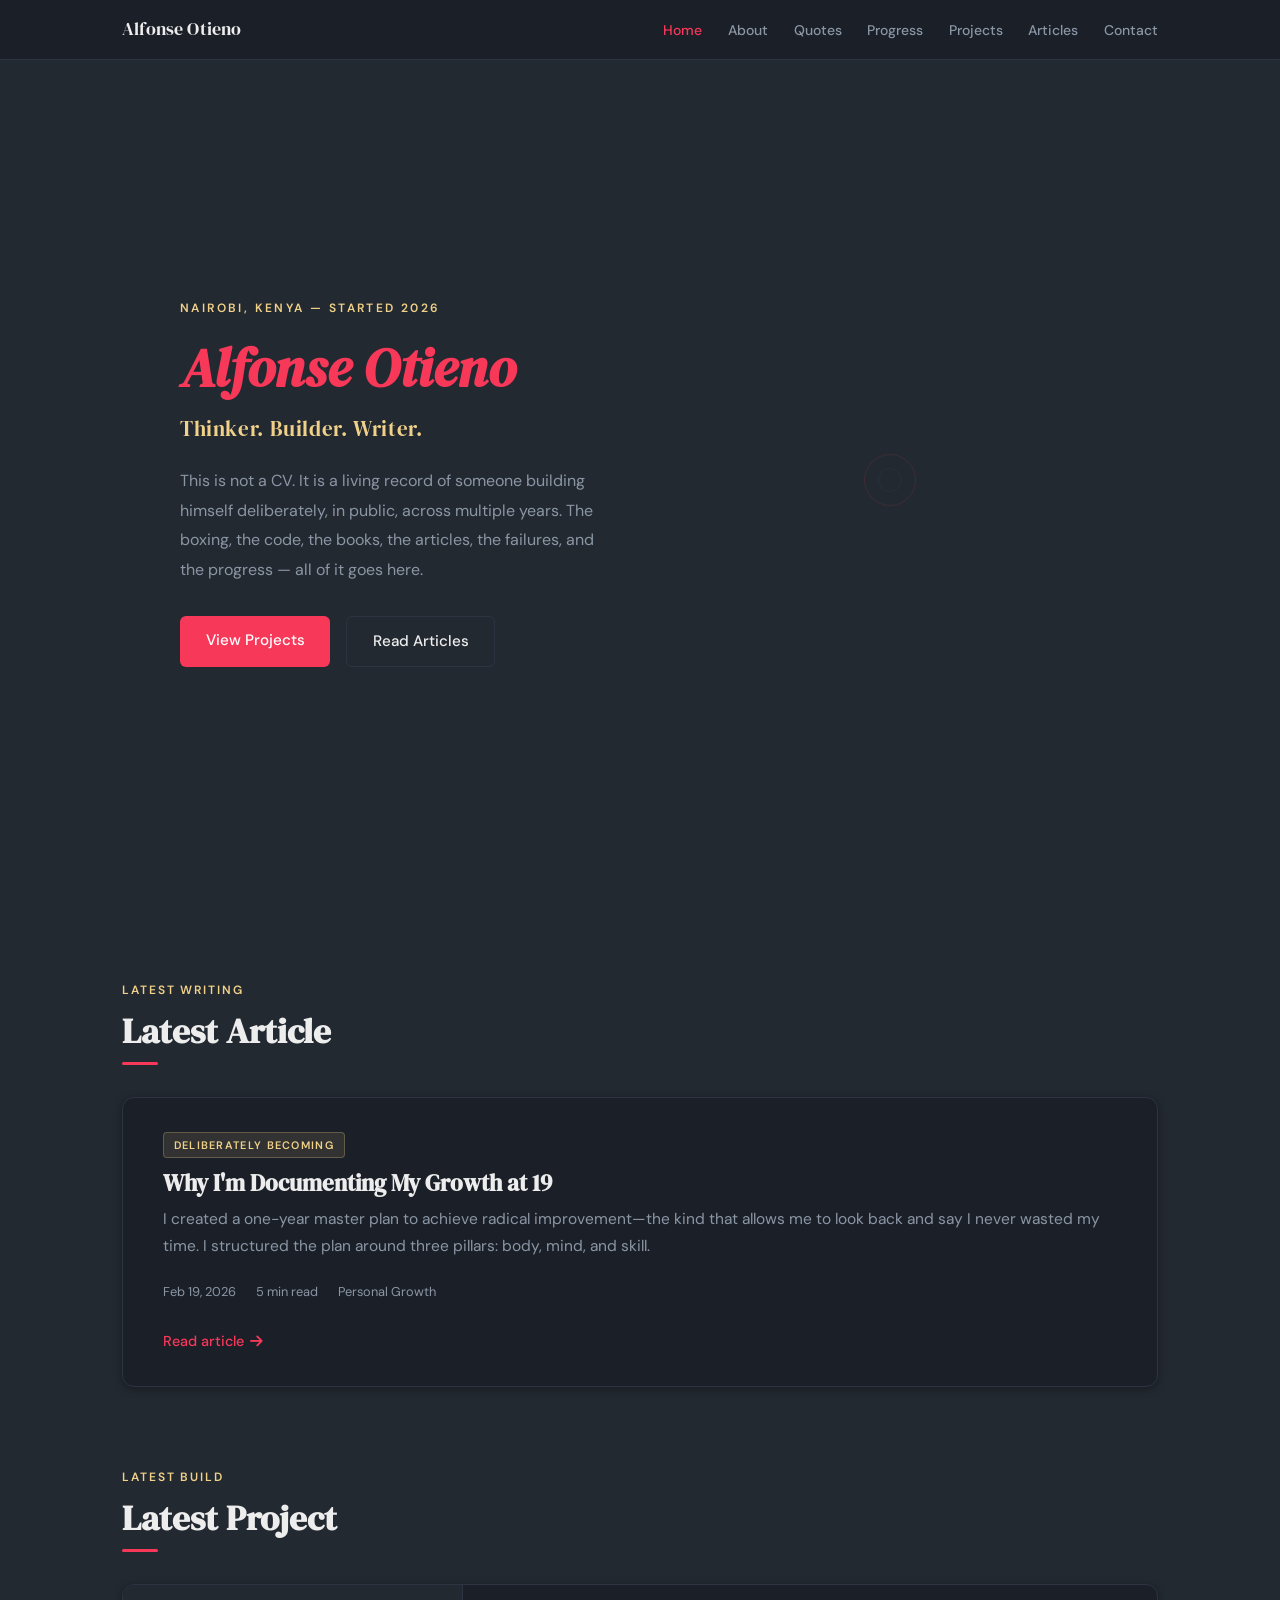
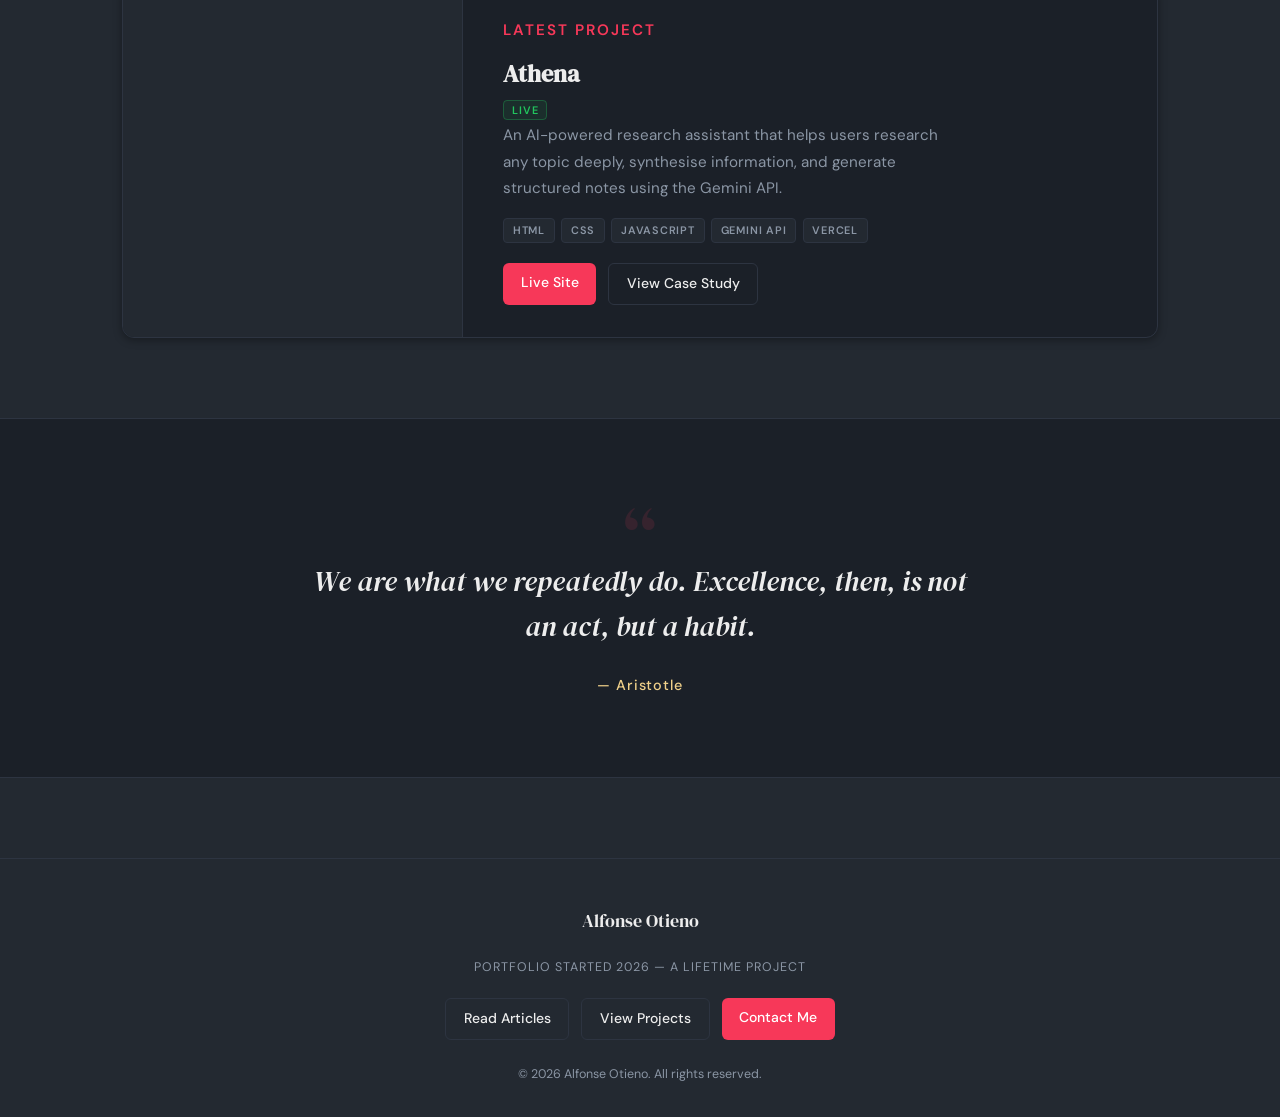
==== commit 406c26e4: "update" ====
--- a/html/index.html
+++ b/html/index.html
@@ -1,193 +1,170 @@
-<!DOCTYPE html>
-<html lang="en">
-<head>
-<meta charset="UTF-8" />
-<meta name="viewport" content="width=device-width, initial-scale=1.0"/>
-
-<!-- Primary SEO -->
-<meta name="description" content="Portfolio of Alfonse Otieno — a web developer building real-world projects and documenting the journey of learning coding, discipline, and systems thinking.">
-<meta name="keywords" content="Alfonse Otieno, developer portfolio, learn coding, beginner developer, web development projects, JavaScript, HTML, CSS">
-<meta name="author" content="Alfonse Otieno">
-<meta name="robots" content="index, follow">
-
-<link rel="canonical" href="https://alfonseotieno.github.io/">
-
-<!-- Open Graph -->
-<meta property="og:type" content="website">
-<meta property="og:title" content="Alfonse Otieno — Developer & Builder">
-<meta property="og:description" content="I build projects and document how I’m learning coding, discipline, and systems thinking.">
-<meta property="og:url" content="https://alfonseotieno.github.io/">
-<meta property="og:image" content="https://alfonseotieno.github.io/a_digital_promotional_graphic_features_alfonse_oti.png?v=2">
-<meta property="og:image:width" content="1200">
-<meta property="og:image:height" content="630">
-<meta property="og:site_name" content="Alfonse Otieno Portfolio">
-<meta property="og:locale" content="en_US">
-
-<!-- Twitter Card -->
-<meta name="twitter:card" content="summary_large_image">
-<meta name="twitter:title" content="Alfonse Otieno — Developer Portfolio">
-<meta name="twitter:description" content="Projects, progress, and lessons from learning to code.">
-<meta name="twitter:image" content="https://alfonseotieno.github.io/a_digital_promotional_graphic_features_alfonse_oti.png?v=2">
-<meta name="twitter:creator" content="@alfonseotieno">
-<meta name="twitter:site" content="@alfonseotieno">
-
-<!-- Favicon -->
-<link rel="icon" type="image/png" href="https://alfonseotieno.github.io/favicon.png">
-<link rel="apple-touch-icon" href="https://alfonseotieno.github.io/favicon.png">
-
-<!-- Theme color (browser UI on mobile) -->
-<meta name="theme-color" content="#DC2626">
-
-<title>Alfonse Otieno — Web Developer Portfolio | Projects, Articles & Progress</title>
-
-<!-- Fonts & Styles -->
-<link rel="preconnect" href="https://fonts.googleapis.com">
-<link rel="preconnect" href="https://fonts.gstatic.com" crossorigin>
-<link href="https://fonts.googleapis.com/css2?family=DM+Serif+Display:ital@0;1&family=DM+Sans:wght@300;400;500;600&display=swap" rel="stylesheet">
-<link rel="stylesheet" href="../css/style.css">
-
-<!-- Structured Data -->
-<script type="application/ld+json">
-{
-  "@context": "https://schema.org",
-  "@type": "Person",
-  "name": "Alfonse Otieno",
-  "url": "https://alfonseotieno.github.io/",
-  "jobTitle": "Web Developer",
-  "sameAs": [
-    "https://alfonseotieno.substack.com"
-  ],
-  "description": "Web developer building projects and documenting learning in coding, discipline, and systems thinking."
-}
-</script>
-</head>
-<body>
-
-<!-- NAV -->
-<nav>
-  <div class="nav-inner">
-    <a class="nav-logo" href="index.html">Alfonse Otieno</a>
-    <ul class="nav-links">
-      <li><a href="index.html">Home</a></li>
-      <li><a href="articles.html">Articles</a></li>
-      <li><a href="quotes.html">Quotes</a></li>
-      <li><a href="progress.html">Progress</a></li>
-      <li><a href="projects.html">Projects</a></li>
-      <li><a href="about.html">About</a></li>
-      <li><a href="contact.html">Contact</a></li>
-    </ul>
-    <div style="display:flex;align-items:center;gap:0.75rem;">
-      <button class="theme-toggle" title="Toggle theme" aria-label="Toggle theme">
-        <span id="theme-icon">🌙</span>
-      </button>
-      <button class="hamburger" aria-label="Menu">
-        <span></span><span></span><span></span>
-      </button>
-    </div>
-  </div>
-</nav>
-<div class="mobile-menu" id="mobile-menu">
-  <a href="index.html">Home</a>
-  <a href="articles.html">Articles</a>
-  <a href="quotes.html">Quotes</a>
-  <a href="progress.html">Progress</a>
-  <a href="projects.html">Projects</a>
-  <a href="about.html">About</a>
-  <a href="contact.html">Contact</a>
-</div>
-
-<!-- HERO -->
-<section class="hero">
-  <div class="container">
-    <div class="hero-inner">
-      <div class="hero-text">
-        <span class="hero-eyebrow">Developer · Writer · Builder</span>
-        <h1 class="hero-headline">I build and document systems for growth in code, writing, and discipline.</h1>
-        <p class="hero-subtext">Developer in progress. I create projects and share what I learn along the way.</p>
-        <div class="hero-buttons">
-          <a href="contact.html" class="btn btn-primary">Contact Me</a>
-          <a href="projects.html" class="btn btn-secondary">View Projects</a>
-        </div>
-      </div>
-      <div class="hero-image-wrap">
-        <img src="../assets/alfonse.png" alt="Alfonse Otieno" />
-      </div>
-    </div>
-  </div>
-</section>
-
-<!-- FEATURED PROJECT — auto-populated from projects.js PROJECTS[0] -->
-<section class="section" style="background:var(--card-bg);border-top:1px solid var(--border);border-bottom:1px solid var(--border);">
-  <div class="container">
-    <p class="featured-label">My latest Project</p>
-    <div id="featured-project-slot">
-      <!-- Automatically filled by projects.js — no manual updates needed.
-           To change the featured project: move it to the TOP of the PROJECTS
-           array in projects.js. This section updates itself. -->
-    </div>
-  </div>
-</section>
-
-<!-- LATEST ARTICLE — auto-populated from articles.js ARTICLES[0] -->
-<section class="section">
-  <div class="container">
-    <h2 class="section-title">Latest Article</h2>
-    <div class="divider"></div>
-    <div id="latest-article-slot">
-      <!-- Automatically filled by articles.js — no manual updates needed.
-           To update: add your new article to the TOP of the ARTICLES array
-           in articles.js. This section updates itself. -->
-    </div>
-  </div>
-</section>
-
-<!-- EXPLORE MORE -->
-<section class="section" style="padding-top:0;">
-  <div class="container">
-    <h2 class="section-title">Explore More</h2>
-    <div class="divider"></div>
-    <div class="explore-grid">
-      <div class="explore-card">
-        <div class="icon">⚙️</div>
-        <h3>Projects</h3>
-        <p>Explore my projects — websites and tools I've built while learning to code.</p>
-        <a href="projects.html" class="btn btn-secondary">View More Projects</a>
-      </div>
-      <div class="explore-card">
-        <div class="icon">✍️</div>
-        <h3>Articles</h3>
-        <p>Read more of my writing on growth, discipline, coding, and systems thinking.</p>
-        <a href="articles.html" class="btn btn-secondary">Read More Articles</a>
-      </div>
-    </div>
-  </div>
-</section>
-
-<!-- SUBSTACK CTA -->
-<section class="substack-section">
-  <div class="substack-inner">
-    <h2>I write regularly about growth, coding, and discipline.</h2>
-    <p>Lessons from books, projects, and deliberate self-experimentation — published on Substack.</p>
-    <a href="https://alfonseotieno.substack.com" target="_blank" rel="noopener" class="btn btn-primary">Subscribe on Substack</a>
-  </div>
-</section>
-
-<!-- FINAL CTA -->
-<section class="section final-cta">
-  <div class="container">
-    <h2>Interested in working together or connecting?</h2>
-    <p>I'm open to collaboration, projects, and conversations aligned with growth and building.</p>
-    <a href="contact.html" class="btn btn-primary">Contact Me</a>
-  </div>
-</section>
-
-<footer>
-  <div class="container">
-    <p>© 2026 Alfonse Otieno. All rights reserved.</p>
-  </div>
-</footer>
-
-<script src="../js/main.js"></script>
-<script src="../js/articles.js"></script>
-<script src="../js/projects.js"></script>
-</html>
+<!DOCTYPE html>
+<html lang="en">
+<head>
+<meta charset="UTF-8" />
+<meta name="viewport" content="width=device-width, initial-scale=1.0"/>
+
+<meta name="description" content="Alfonse Otieno — Thinker, Builder, Writer. A public journal and digital archive of a lifetime project.">
+<meta name="keywords" content="Alfonse Otieno, developer, writer, boxer, portfolio, Nairobi, Kenya, Substack">
+<meta name="author" content="Alfonse Otieno">
+<meta name="robots" content="index, follow">
+<link rel="canonical" href="https://alfonseotieno.github.io/">
+
+<meta property="og:type" content="website">
+<meta property="og:title" content="Alfonse Otieno — Thinker. Builder. Writer.">
+<meta property="og:description" content="A lifetime portfolio. A public journal. A living narrative of someone building deliberately.">
+<meta property="og:url" content="https://alfonseotieno.github.io/">
+<meta property="og:image" content="https://alfonseotieno.github.io/a_digital_promotional_graphic_features_alfonse_oti.png?v=2">
+<meta property="og:site_name" content="Alfonse Otieno">
+
+<meta name="twitter:card" content="summary_large_image">
+<meta name="twitter:title" content="Alfonse Otieno — Thinker. Builder. Writer.">
+<meta name="twitter:description" content="A lifetime portfolio documenting boxing, building, reading, and writing.">
+<meta name="twitter:image" content="https://alfonseotieno.github.io/a_digital_promotional_graphic_features_alfonse_oti.png?v=2">
+
+<link rel="icon" type="image/png" href="https://alfonseotieno.github.io/favicon.png">
+<meta name="theme-color" content="#F73859">
+
+<title>Alfonse Otieno — Thinker. Builder. Writer.</title>
+
+<link rel="preconnect" href="https://fonts.googleapis.com">
+<link rel="preconnect" href="https://fonts.gstatic.com" crossorigin>
+<link href="https://fonts.googleapis.com/css2?family=DM+Serif+Display:ital@0;1&family=DM+Sans:wght@300;400;500;600&display=swap" rel="stylesheet">
+<link rel="stylesheet" href="https://cdnjs.cloudflare.com/ajax/libs/font-awesome/6.5.0/css/all.min.css">
+<link rel="stylesheet" href="../css/style.css">
+
+<script type="application/ld+json">
+{
+  "@context": "https://schema.org",
+  "@type": "Person",
+  "name": "Alfonse Otieno",
+  "url": "https://alfonseotieno.github.io/",
+  "description": "Thinker, builder, and writer based in Nairobi, Kenya. Building deliberately, documenting everything.",
+  "sameAs": [
+    "https://deliberatelybecoming.substack.com",
+    "https://codeandsystems.substack.com",
+    "https://github.com/AlfonseOtieno"
+  ]
+}
+</script>
+</head>
+<body>
+
+<!-- NAV -->
+<nav>
+  <div class="nav-inner">
+    <a class="nav-logo" href="index.html">Alfonse Otieno</a>
+    <ul class="nav-links">
+      <li><a href="index.html">Home</a></li>
+      <li><a href="about.html">About</a></li>
+      <li><a href="quotes.html">Quotes</a></li>
+      <li><a href="progress.html">Progress</a></li>
+      <li><a href="projects.html">Projects</a></li>
+      <li><a href="articles.html">Articles</a></li>
+      <li><a href="contact.html">Contact</a></li>
+    </ul>
+    <button class="hamburger" id="hamburger" aria-label="Menu">
+      <span></span><span></span><span></span>
+    </button>
+  </div>
+</nav>
+<div class="mobile-menu" id="mobile-menu">
+  <a href="index.html">Home</a>
+  <a href="about.html">About</a>
+  <a href="quotes.html">Quotes</a>
+  <a href="progress.html">Progress</a>
+  <a href="projects.html">Projects</a>
+  <a href="articles.html">Articles</a>
+  <a href="contact.html">Contact</a>
+</div>
+
+<!-- HERO -->
+<section class="hero">
+  <div class="container">
+    <div class="hero-inner">
+      <div class="hero-text">
+        <span class="hero-eyebrow">Nairobi, Kenya &mdash; Started 2026</span>
+        <h1 class="hero-headline">
+          <em>Alfonse Otieno</em>
+        </h1>
+        <p class="hero-tagline">Thinker. Builder. Writer.</p>
+        <p class="hero-subtext">
+          This is not a CV. It is a living record of someone building himself deliberately, in public,
+          across multiple years. The boxing, the code, the books, the articles, the failures, and the progress
+          &mdash; all of it goes here.
+        </p>
+        <div class="hero-buttons">
+          <a href="projects.html" class="btn btn-primary">View Projects</a>
+          <a href="articles.html" class="btn btn-secondary">Read Articles</a>
+        </div>
+      </div>
+      <div class="hero-image-wrap">
+        <div class="hero-image-frame">
+          <img
+            src="../assets/alfonse.png"
+            alt="Alfonse Otieno"
+            class="hero-img"
+            onerror="this.style.display='none'"
+          />
+        </div>
+      </div>
+    </div>
+  </div>
+</section>
+
+<!-- LATEST ARTICLE -->
+<section class="section" style="padding-bottom:0;">
+  <div class="container">
+    <span class="section-eyebrow">Latest Writing</span>
+    <h2 class="section-title">Latest Article</h2>
+    <div class="divider"></div>
+    <div id="latest-article-slot">
+      <!-- Filled by articles.js -->
+    </div>
+  </div>
+</section>
+
+<!-- LATEST PROJECT -->
+<section class="section">
+  <div class="container">
+    <span class="section-eyebrow">Latest Build</span>
+    <h2 class="section-title">Latest Project</h2>
+    <div class="divider"></div>
+    <div id="featured-project-slot">
+      <!-- Filled by projects.js -->
+    </div>
+  </div>
+</section>
+
+<!-- ONE QUOTE -->
+<section class="home-quote-section">
+  <div class="home-quote-inner">
+    <span class="home-quote-mark">&ldquo;</span>
+    <p class="home-quote-text">
+      We are what we repeatedly do. Excellence, then, is not an act, but a habit.
+    </p>
+    <p class="home-quote-author">&mdash; Aristotle</p>
+  </div>
+</section>
+
+<!-- FOOTER -->
+<footer>
+  <div class="container">
+    <div class="footer-inner">
+      <span class="footer-name">Alfonse Otieno</span>
+      <span class="footer-since">Portfolio started 2026 &mdash; A lifetime project</span>
+      <div class="footer-ctas">
+        <a href="articles.html" class="btn btn-secondary btn-sm">Read Articles</a>
+        <a href="projects.html" class="btn btn-secondary btn-sm">View Projects</a>
+        <a href="contact.html" class="btn btn-primary btn-sm">Contact Me</a>
+      </div>
+      <p class="footer-copy">&copy; 2026 Alfonse Otieno. All rights reserved.</p>
+    </div>
+  </div>
+</footer>
+
+<script src="../js/main.js"></script>
+<script src="../js/articles.js"></script>
+<script src="../js/projects.js"></script>
+</body>
+</html>
--- a/css/style.css
+++ b/css/style.css
@@ -1,1039 +1,1414 @@
-/* ============================================================
-   ALFONSE OTIENO — PORTFOLIO
-   style.css — Global Stylesheet
-   ============================================================ */
-
-/* ── COLOR SYSTEM ─────────────────────────────────────────── */
-:root {
-  --bg: #F8FAFC;
-  --text-primary: #0F172A;
-  --text-secondary: #475569;
-  --accent: #DC2626;
-  --accent-hover: #B91C1C;
-  --card-bg: #FFFFFF;
-  --border: #E2E8F0;
-  --shadow: 0 1px 4px rgba(0,0,0,0.06);
-  --shadow-hover: 0 4px 16px rgba(0,0,0,0.10);
-  --nav-bg: rgba(248,250,252,0.92);
-}
-[data-theme="dark"] {
-  --bg: #0B0F19;
-  --text-primary: #E2E8F0;
-  --text-secondary: #94A3B8;
-  --accent: #EF4444;
-  --accent-hover: #DC2626;
-  --card-bg: #111827;
-  --border: #1F2937;
-  --shadow: 0 1px 4px rgba(0,0,0,0.3);
-  --shadow-hover: 0 4px 16px rgba(0,0,0,0.4);
-  --nav-bg: rgba(11,15,25,0.92);
-}
-
-/* ── BASE ─────────────────────────────────────────────────── */
-*, *::before, *::after { box-sizing: border-box; margin: 0; padding: 0; }
-html { scroll-behavior: smooth; }
-body {
-  font-family: 'DM Sans', sans-serif;
-  background: var(--bg);
-  color: var(--text-primary);
-  line-height: 1.7;
-  transition: background 0.3s, color 0.3s;
-}
-h1, h2, h3, h4 {
-  font-family: 'DM Serif Display', serif;
-  color: var(--text-primary);
-  line-height: 1.2;
-}
-p { color: var(--text-secondary); }
-a { color: var(--text-primary); text-decoration: none; transition: color 0.2s; }
-a:hover { color: var(--accent); }
-img { max-width: 100%; display: block; }
-
-/* ── BUTTONS ──────────────────────────────────────────────── */
-.btn {
-  display: inline-block;
-  padding: 0.65rem 1.5rem;
-  border-radius: 6px;
-  font-family: 'DM Sans', sans-serif;
-  font-weight: 500;
-  font-size: 0.95rem;
-  cursor: pointer;
-  border: none;
-  transition: background 0.2s, color 0.2s, box-shadow 0.2s, transform 0.15s;
-  text-decoration: none;
-}
-.btn-primary { background: var(--accent); color: #fff; }
-.btn-primary:hover {
-  background: var(--accent-hover);
-  color: #fff;
-  transform: translateY(-1px);
-  box-shadow: 0 4px 12px rgba(220,38,38,0.25);
-}
-.btn-secondary {
-  background: transparent;
-  color: var(--text-primary);
-  border: 1.5px solid var(--border);
-}
-.btn-secondary:hover {
-  background: var(--card-bg);
-  color: var(--accent);
-  border-color: var(--accent);
-  transform: translateY(-1px);
-}
-.btn-sm { padding: 0.5rem 1.1rem; font-size: 0.875rem; }
-
-/* ── NAV ──────────────────────────────────────────────────── */
-nav {
-  position: fixed;
-  top: 0; left: 0; right: 0;
-  z-index: 100;
-  background: var(--nav-bg);
-  backdrop-filter: blur(10px);
-  border-bottom: 1px solid var(--border);
-  height: 60px;
-  display: flex;
-  align-items: center;
-}
-.nav-inner {
-  max-width: 1100px;
-  margin: 0 auto;
-  padding: 0 2rem;
-  width: 100%;
-  display: flex;
-  align-items: center;
-  justify-content: space-between;
-}
-.nav-logo {
-  font-family: 'DM Serif Display', serif;
-  font-size: 1.15rem;
-  color: var(--text-primary);
-  font-weight: 400;
-}
-.nav-links {
-  display: flex;
-  align-items: center;
-  gap: 1.75rem;
-  list-style: none;
-}
-.nav-links a {
-  font-size: 0.9rem;
-  font-weight: 500;
-  color: var(--text-secondary);
-  transition: color 0.2s;
-}
-.nav-links a:hover,
-.nav-links a.active { color: var(--accent); }
-.theme-toggle {
-  background: none;
-  border: 1.5px solid var(--border);
-  border-radius: 50%;
-  width: 34px; height: 34px;
-  cursor: pointer;
-  display: flex; align-items: center; justify-content: center;
-  font-size: 1rem;
-  color: var(--text-primary);
-  transition: border-color 0.2s, color 0.2s;
-}
-.theme-toggle:hover { border-color: var(--accent); color: var(--accent); }
-.hamburger {
-  display: none;
-  flex-direction: column;
-  gap: 5px;
-  cursor: pointer;
-  background: none;
-  border: none;
-  padding: 4px;
-}
-.hamburger span {
-  display: block;
-  width: 22px; height: 2px;
-  background: var(--text-primary);
-  border-radius: 2px;
-  transition: all 0.3s;
-}
-.mobile-menu {
-  display: none;
-  position: fixed;
-  top: 60px; left: 0; right: 0;
-  background: var(--card-bg);
-  border-bottom: 1px solid var(--border);
-  z-index: 99;
-  padding: 1rem 2rem 1.5rem;
-  flex-direction: column;
-  gap: 1rem;
-}
-.mobile-menu.open { display: flex; }
-.mobile-menu a {
-  font-size: 1rem;
-  font-weight: 500;
-  color: var(--text-secondary);
-  padding: 0.5rem 0;
-  border-bottom: 1px solid var(--border);
-}
-.mobile-menu a:hover { color: var(--accent); }
-
-/* ── LAYOUT UTILITIES ─────────────────────────────────────── */
-body { padding-top: 60px; }
-.container { max-width: 1100px; margin: 0 auto; padding: 0 2rem; }
-.section { padding: 5rem 0; }
-.section-sm { padding: 3.5rem 0; }
-.section-title { font-size: clamp(1.6rem, 3vw, 2.2rem); margin-bottom: 0.5rem; }
-.section-subtitle { color: var(--text-secondary); font-size: 1.05rem; margin-bottom: 2.5rem; }
-.divider {
-  width: 40px; height: 3px;
-  background: var(--accent);
-  border-radius: 2px;
-  margin: 0.75rem 0 2rem;
-}
-.page-header {
-  padding: 5rem 0 3rem;
-  border-bottom: 1px solid var(--border);
-  margin-bottom: 4rem;
-}
-.page-header h1 { font-size: clamp(2rem, 4vw, 3rem); margin-bottom: 0.5rem; }
-.page-header p { font-size: 1.05rem; max-width: 520px; }
-
-/* ── FOOTER ───────────────────────────────────────────────── */
-footer {
-  border-top: 1px solid var(--border);
-  padding: 2.5rem 0;
-  text-align: center;
-  margin-top: 5rem;
-}
-footer p { font-size: 0.88rem; color: var(--text-secondary); }
-
-/* ── HOME — HERO ──────────────────────────────────────────── */
-.hero {
-  min-height: calc(100vh - 60px);
-  display: flex;
-  align-items: center;
-  padding: 4rem 0;
-}
-.hero-inner {
-  display: grid;
-  grid-template-columns: 1fr 1fr;
-  gap: 4rem;
-  align-items: center;
-  width: 100%;
-}
-.hero-eyebrow {
-  display: inline-block;
-  font-size: 0.8rem;
-  font-weight: 600;
-  letter-spacing: 0.12em;
-  text-transform: uppercase;
-  color: var(--accent);
-  margin-bottom: 1.25rem;
-}
-.hero-headline {
-  font-size: clamp(2rem, 4.5vw, 3.2rem);
-  line-height: 1.15;
-  margin-bottom: 1.25rem;
-}
-.hero-subtext {
-  font-size: 1.05rem;
-  color: var(--text-secondary);
-  margin-bottom: 2rem;
-  max-width: 420px;
-}
-.hero-buttons { display: flex; gap: 1rem; flex-wrap: wrap; }
-.hero-image-wrap {
-  display: flex;
-  justify-content: center;
-  align-items: center;
-  position: relative;
-}
-.hero-image-wrap::before {
-  content: '';
-  position: absolute;
-  inset: -12px;
-  border: 1.5px solid var(--border);
-  border-radius: 50%;
-  opacity: 0.5;
-}
-.hero-image-wrap img {
-  width: 340px; height: 340px;
-  object-fit: cover;
-  border-radius: 50%;
-  border: 4px solid var(--card-bg);
-  box-shadow: 0 0 0 2px var(--accent), var(--shadow-hover);
-  position: relative;
-  z-index: 1;
-}
-
-/* ── HOME — FEATURED PROJECT ──────────────────────────────── */
-.featured-project-card {
-  background: var(--card-bg);
-  border: 1px solid var(--border);
-  border-radius: 12px;
-  padding: 2rem 2.5rem;
-  box-shadow: var(--shadow);
-  display: flex;
-  justify-content: space-between;
-  align-items: center;
-  gap: 2rem;
-  transition: box-shadow 0.2s, transform 0.2s;
-}
-.featured-project-card:hover { box-shadow: var(--shadow-hover); transform: translateY(-2px); }
-.featured-project-card .project-label {
-  font-size: 0.75rem;
-  font-weight: 600;
-  letter-spacing: 0.1em;
-  text-transform: uppercase;
-  color: var(--accent);
-  margin-bottom: 0.5rem;
-}
-.featured-project-card h3 { font-size: 1.5rem; margin-bottom: 0.5rem; }
-.featured-project-card p { font-size: 0.97rem; max-width: 480px; }
-.featured-project-card .fp-actions { flex-shrink: 0; }
-.featured-label {
-  font-size: 0.8rem;
-  text-transform: uppercase;
-  letter-spacing: 0.1em;
-  color: var(--accent);
-  font-family: 'DM Sans', sans-serif;
-  font-weight: 600;
-  margin-bottom: 0.75rem;
-}
-
-/* ── HOME — ARTICLE PREVIEW ───────────────────────────────── */
-.article-preview-card {
-  background: var(--card-bg);
-  border: 1px solid var(--border);
-  border-radius: 12px;
-  padding: 2rem 2.5rem;
-  box-shadow: var(--shadow);
-  transition: box-shadow 0.2s, transform 0.2s;
-}
-.article-preview-card:hover { box-shadow: var(--shadow-hover); transform: translateY(-2px); }
-.article-meta {
-  display: flex; gap: 1rem;
-  font-size: 0.8rem;
-  font-weight: 500;
-  color: var(--text-secondary);
-  margin-bottom: 0.75rem;
-  text-transform: uppercase;
-  letter-spacing: 0.06em;
-  flex-wrap: wrap;
-}
-.article-meta .tag {
-  background: var(--bg);
-  border: 1px solid var(--border);
-  border-radius: 4px;
-  padding: 0.15rem 0.5rem;
-  color: var(--accent);
-}
-.article-preview-card h3 { font-size: 1.4rem; margin-bottom: 0.5rem; }
-.article-preview-card p { font-size: 0.97rem; margin-bottom: 1.5rem; }
-
-/* ── HOME — EXPLORE MORE ──────────────────────────────────── */
-.explore-grid {
-  display: grid;
-  grid-template-columns: 1fr 1fr;
-  gap: 1.5rem;
-}
-.explore-card {
-  background: var(--card-bg);
-  border: 1px solid var(--border);
-  border-radius: 12px;
-  padding: 2rem 2.5rem;
-  box-shadow: var(--shadow);
-  transition: box-shadow 0.2s, transform 0.2s;
-}
-.explore-card:hover { box-shadow: var(--shadow-hover); transform: translateY(-2px); }
-.explore-card .icon { font-size: 2rem; margin-bottom: 1rem; }
-.explore-card h3 { font-size: 1.2rem; margin-bottom: 0.4rem; }
-.explore-card p { font-size: 0.93rem; margin-bottom: 1.5rem; }
-
-/* ── HOME — SUBSTACK CTA ──────────────────────────────────── */
-.substack-section {
-  background: var(--card-bg);
-  border-top: 1px solid var(--border);
-  border-bottom: 1px solid var(--border);
-}
-.substack-inner {
-  text-align: center;
-  max-width: 560px;
-  margin: 0 auto;
-  padding: 4rem 2rem;
-}
-.substack-inner h2 { font-size: 1.8rem; margin-bottom: 0.75rem; }
-.substack-inner p { margin-bottom: 1.75rem; }
-
-/* ── HOME — FINAL CTA ─────────────────────────────────────── */
-.final-cta { text-align: center; }
-.final-cta h2 { font-size: 1.8rem; margin-bottom: 0.75rem; }
-.final-cta p { margin-bottom: 1.75rem; }
-
-/* ── ARTICLES PAGE ────────────────────────────────────────── */
-.articles-grid { display: grid; gap: 1.5rem; }
-.article-card {
-  background: var(--card-bg);
-  border: 1px solid var(--border);
-  border-radius: 12px;
-  padding: 1.75rem 2rem;
-  box-shadow: var(--shadow);
-  transition: box-shadow 0.2s, transform 0.2s;
-  display: block;
-}
-.article-card:hover { box-shadow: var(--shadow-hover); transform: translateY(-2px); color: var(--text-primary); }
-.article-card h3 { font-size: 1.3rem; margin-bottom: 0.5rem; color: var(--text-primary); }
-.article-card p { font-size: 0.95rem; margin-bottom: 1.25rem; }
-.article-card .read-more { color: var(--accent); font-weight: 500; font-size: 0.9rem; }
-
-/* Article single page */
-.article-back {
-  display: inline-flex;
-  align-items: center;
-  gap: 0.5rem;
-  color: var(--text-secondary);
-  font-size: 0.9rem;
-  margin-bottom: 2rem;
-  transition: color 0.2s;
-}
-.article-back:hover { color: var(--accent); }
-.article-full { max-width: 700px; margin: 0 auto; padding: 3rem 0; }
-.article-full h1 { font-size: clamp(1.8rem, 3.5vw, 2.5rem); margin-bottom: 0.75rem; }
-.article-full .article-meta { margin-bottom: 2rem; }
-.article-full-body { color: var(--text-secondary); font-size: 1.05rem; line-height: 1.85; }
-.article-full-body p { margin-bottom: 1.5rem; }
-.article-full-body h2 { font-size: 1.4rem; color: var(--text-primary); margin: 2rem 0 1rem; }
-.article-cta {
-  margin-top: 3rem;
-  background: var(--card-bg);
-  border: 1px solid var(--border);
-  border-radius: 12px;
-  padding: 2rem 2.5rem;
-  text-align: center;
-}
-.article-cta p { margin-bottom: 1.25rem; }
-
-/* ── QUOTES PAGE ──────────────────────────────────────────── */
-.quotes-grid {
-  display: grid;
-  grid-template-columns: 1fr 1fr;
-  gap: 1.5rem;
-}
-.quote-card {
-  background: var(--card-bg);
-  border: 1px solid var(--border);
-  border-radius: 12px;
-  padding: 1.75rem 2rem;
-  box-shadow: var(--shadow);
-  transition: box-shadow 0.2s, transform 0.2s;
-}
-.quote-card:hover { box-shadow: var(--shadow-hover); transform: translateY(-2px); }
-.quote-tag {
-  display: inline-block;
-  font-size: 0.72rem;
-  font-weight: 600;
-  letter-spacing: 0.1em;
-  text-transform: uppercase;
-  color: var(--accent);
-  border: 1px solid var(--accent);
-  border-radius: 4px;
-  padding: 0.15rem 0.55rem;
-  margin-bottom: 1rem;
-  opacity: 0.85;
-}
-.quote-mark {
-  font-size: 3rem;
-  color: var(--accent);
-  opacity: 0.15;
-  font-family: 'DM Serif Display', serif;
-  line-height: 1;
-  margin-bottom: -0.5rem;
-}
-.quote-text {
-  font-family: 'DM Serif Display', serif;
-  font-size: 1.1rem;
-  color: var(--text-primary);
-  line-height: 1.55;
-  margin-bottom: 1rem;
-  font-style: italic;
-}
-.quote-author { font-size: 0.87rem; font-weight: 500; color: var(--text-secondary); }
-
-/* ── PROGRESS PAGE ────────────────────────────────────────── */
-.stats-grid {
-  display: grid;
-  grid-template-columns: repeat(4, 1fr);
-  gap: 1.5rem;
-  margin-bottom: 4rem;
-}
-.stat-card {
-  background: var(--card-bg);
-  border: 1px solid var(--border);
-  border-radius: 12px;
-  padding: 1.75rem;
-  text-align: center;
-  box-shadow: var(--shadow);
-  transition: box-shadow 0.2s, transform 0.2s;
-}
-.stat-card:hover { box-shadow: var(--shadow-hover); transform: translateY(-2px); }
-.stat-number {
-  font-family: 'DM Serif Display', serif;
-  font-size: 3rem;
-  color: var(--accent);
-  line-height: 1;
-  margin-bottom: 0.4rem;
-}
-.stat-label { font-size: 0.9rem; color: var(--text-secondary); font-weight: 500; }
-
-/* Timeline */
-.timeline { position: relative; padding-left: 2rem; }
-.timeline::before {
-  content: '';
-  position: absolute;
-  left: 0; top: 0; bottom: 0;
-  width: 2px;
-  background: var(--border);
-}
-.timeline-item { position: relative; margin-bottom: 2.5rem; padding-left: 1.5rem; }
-.timeline-item::before {
-  content: '';
-  position: absolute;
-  left: -2.4rem; top: 0.4rem;
-  width: 10px; height: 10px;
-  border-radius: 50%;
-  background: var(--accent);
-  box-shadow: 0 0 0 3px var(--bg);
-}
-.timeline-date {
-  font-size: 0.8rem;
-  font-weight: 600;
-  letter-spacing: 0.08em;
-  text-transform: uppercase;
-  color: var(--accent);
-  margin-bottom: 0.3rem;
-}
-.timeline-event { font-size: 1rem; color: var(--text-primary); font-weight: 500; }
-.timeline-desc { font-size: 0.9rem; color: var(--text-secondary); margin-top: 0.2rem; }
-
-/* Books */
-.books-grid {
-  display: grid;
-  grid-template-columns: 1fr 1fr 1fr;
-  gap: 1.5rem;
-}
-.book-card {
-  background: var(--card-bg);
-  border: 1px solid var(--border);
-  border-radius: 12px;
-  padding: 1.75rem;
-  box-shadow: var(--shadow);
-  transition: box-shadow 0.2s, transform 0.2s;
-}
-.book-card:hover { box-shadow: var(--shadow-hover); transform: translateY(-2px); }
-.book-cover-placeholder {
-  width: 80px; height: 110px;
-  border-radius: 4px;
-  background: var(--bg);
-  border: 1px solid var(--border);
-  display: flex; align-items: center; justify-content: center;
-  font-size: 2rem;
-  margin-bottom: 1rem;
-}
-.book-title { font-size: 1.1rem; margin-bottom: 0.3rem; }
-.book-completed { font-size: 0.78rem; color: var(--accent); font-weight: 500; letter-spacing: 0.06em; margin-bottom: 0.75rem; }
-.book-desc { font-size: 0.9rem; margin-bottom: 1rem; }
-.book-takeaways { list-style: none; margin-bottom: 1rem; }
-.book-takeaways li {
-  font-size: 0.88rem;
-  color: var(--text-secondary);
-  padding: 0.3rem 0 0.3rem 1rem;
-  border-bottom: 1px solid var(--border);
-  position: relative;
-}
-.book-takeaways li::before { content: '→'; position: absolute; left: 0; color: var(--accent); }
-.book-applied {
-  font-size: 0.85rem;
-  color: var(--text-secondary);
-  background: var(--bg);
-  border-left: 3px solid var(--accent);
-  padding: 0.5rem 0.75rem;
-  border-radius: 0 4px 4px 0;
-  font-style: italic;
-}
-.book-applied strong { color: var(--text-primary); font-style: normal; }
-
-/* ── PROJECTS PAGE ────────────────────────────────────────── */
-.projects-grid {
-  display: grid;
-  grid-template-columns: 1fr 1fr;
-  gap: 1.5rem;
-  margin-bottom: 3rem;
-}
-.project-card {
-  background: var(--card-bg);
-  border: 1px solid var(--border);
-  border-radius: 12px;
-  overflow: hidden;
-  box-shadow: var(--shadow);
-  transition: box-shadow 0.2s, transform 0.2s;
-}
-.project-card:hover { box-shadow: var(--shadow-hover); transform: translateY(-2px); }
-.project-thumb {
-  width: 100%; height: 200px;
-  background: var(--bg);
-  display: flex; align-items: center; justify-content: center;
-  font-size: 3rem;
-  border-bottom: 1px solid var(--border);
-}
-
-/* ── PROJECT PREVIEW IMAGES — auto-fit any screenshot size ── *
- * How it works: the wrapper enforces a fixed 16:9 ratio and   *
- * clips overflow. The <img> fills that box with object-fit.   *
- * You never need to resize a screenshot — just drop it in.    *
- * ─────────────────────────────────────────────────────────── */
-.project-thumb-img {
-  width: 100%;
-  aspect-ratio: 16 / 9;
-  overflow: hidden;
-  border-bottom: 1px solid var(--border);
-  background: var(--bg);
-  display: flex;
-  align-items: center;
-  justify-content: center;
-}
-.project-preview-img {
-  width: 100%;
-  height: 100%;
-  object-fit: cover;
-  object-position: top;
-  display: block;
-  transition: transform 0.35s ease;
-}
-.project-card:hover .project-preview-img {
-  transform: scale(1.03);
-}
-.project-preview-placeholder {
-  display: none;
-  width: 100%;
-  height: 100%;
-  align-items: center;
-  justify-content: center;
-  font-size: 0.85rem;
-  color: var(--text-secondary);
-  padding: 1rem;
-  text-align: center;
-}
-
-/* ── FEATURED PROJECT IMAGE (home page) ─────────────────── */
-.fp-preview {
-  width: 340px;
-  min-width: 220px;
-  aspect-ratio: 16 / 9;
-  border-radius: 10px;
-  overflow: hidden;
-  flex-shrink: 0;
-  border: 1px solid var(--border);
-  background: var(--bg);
-}
-.fp-img {
-  width: 100%;
-  height: 100%;
-  object-fit: cover;
-  object-position: top;
-  display: block;
-  transition: transform 0.35s ease;
-}
-.fp-preview:hover .fp-img {
-  transform: scale(1.03);
-}
-.fp-img-placeholder {
-  display: none;
-}
-.fp-img-missing .fp-img { display: none; }
-.fp-img-missing .fp-img-placeholder {
-  display: flex;
-  align-items: center;
-  justify-content: center;
-  width: 100%;
-  height: 100%;
-  font-size: 0.85rem;
-  color: var(--text-secondary);
-  padding: 1rem;
-  text-align: center;
-}
-.project-body { padding: 1.75rem; }
-.project-stack { display: flex; gap: 0.5rem; flex-wrap: wrap; margin-bottom: 0.75rem; }
-.stack-tag {
-  font-size: 0.72rem;
-  font-weight: 600;
-  letter-spacing: 0.08em;
-  text-transform: uppercase;
-  background: var(--bg);
-  border: 1px solid var(--border);
-  border-radius: 4px;
-  padding: 0.2rem 0.55rem;
-  color: var(--text-secondary);
-}
-.project-body h3 { font-size: 1.25rem; margin-bottom: 0.4rem; }
-.project-body p { font-size: 0.93rem; margin-bottom: 1.25rem; }
-.project-actions { display: flex; gap: 0.75rem; }
-.github-cta {
-  text-align: center;
-  background: var(--card-bg);
-  border: 1px solid var(--border);
-  border-radius: 12px;
-  padding: 2.5rem;
-  box-shadow: var(--shadow);
-}
-.github-cta h3 { font-size: 1.4rem; margin-bottom: 0.5rem; }
-.github-cta p { margin-bottom: 1.5rem; }
-
-/* ── ABOUT PAGE ───────────────────────────────────────────── */
-.about-grid {
-  display: grid;
-  grid-template-columns: 1fr 2fr;
-  gap: 4rem;
-  align-items: start;
-}
-.about-img {
-  width: 100%;
-  aspect-ratio: 3/4;
-  object-fit: cover;
-  border-radius: 12px;
-  border: 1px solid var(--border);
-}
-.about-content h1 { font-size: clamp(2rem, 3vw, 2.8rem); margin-bottom: 0.5rem; }
-.about-tagline { font-size: 1.1rem; color: var(--accent); font-weight: 500; margin-bottom: 1.5rem; }
-.about-content p { margin-bottom: 1.25rem; font-size: 1rem; }
-.about-values { margin: 2rem 0; }
-.about-values h3 { font-size: 1.1rem; margin-bottom: 1rem; }
-.values-list {
-  display: grid;
-  grid-template-columns: 1fr 1fr;
-  gap: 0.75rem;
-  list-style: none;
-}
-.values-list li {
-  font-size: 0.95rem;
-  color: var(--text-secondary);
-  display: flex; align-items: center; gap: 0.5rem;
-}
-.values-list li::before { content: '→'; color: var(--accent); font-weight: bold; }
-
-/* ── CONTACT PAGE ─────────────────────────────────────────── */
-.contact-grid {
-  display: grid;
-  grid-template-columns: 1fr 1fr;
-  gap: 4rem;
-  align-items: start;
-}
-.contact-info h2 { font-size: 2rem; margin-bottom: 0.5rem; }
-.contact-info p { margin-bottom: 2rem; }
-.contact-icons { display: flex; gap: 1.25rem; margin-bottom: 2.5rem; }
-.contact-icon-btn {
-  width: 48px; height: 48px;
-  border-radius: 10px;
-  background: var(--card-bg);
-  border: 1.5px solid var(--border);
-  display: flex; align-items: center; justify-content: center;
-  font-size: 1.25rem;
-  text-decoration: none;
-  color: var(--text-secondary);
-  transition: color 0.2s, border-color 0.2s, transform 0.15s, box-shadow 0.2s;
-}
-.contact-icon-btn:hover {
-  color: var(--accent);
-  border-color: var(--accent);
-  transform: translateY(-2px);
-  box-shadow: 0 4px 12px rgba(220,38,38,0.15);
-}
-.social-links { margin-top: 2rem; }
-.social-links h4 {
-  font-size: 0.85rem;
-  text-transform: uppercase;
-  letter-spacing: 0.1em;
-  color: var(--text-secondary);
-  margin-bottom: 1rem;
-  font-family: 'DM Sans', sans-serif;
-}
-.social-icons { display: flex; gap: 1rem; }
-.social-icon {
-  width: 42px; height: 42px;
-  border-radius: 8px;
-  background: var(--card-bg);
-  border: 1.5px solid var(--border);
-  display: flex; align-items: center; justify-content: center;
-  font-size: 1.1rem;
-  text-decoration: none;
-  color: var(--text-secondary);
-  transition: color 0.2s, border-color 0.2s, transform 0.15s;
-}
-.social-icon:hover { color: var(--accent); border-color: var(--accent); transform: translateY(-2px); }
-.contact-form-wrap {
-  background: var(--card-bg);
-  border: 1px solid var(--border);
-  border-radius: 12px;
-  padding: 2rem 2.5rem;
-  box-shadow: var(--shadow);
-}
-.form-group { margin-bottom: 1.25rem; }
-.form-group label {
-  display: block;
-  font-size: 0.88rem;
-  font-weight: 600;
-  color: var(--text-primary);
-  margin-bottom: 0.4rem;
-}
-.form-group input,
-.form-group textarea {
-  width: 100%;
-  padding: 0.7rem 1rem;
-  background: var(--bg);
-  border: 1.5px solid var(--border);
-  border-radius: 6px;
-  color: var(--text-primary);
-  font-family: 'DM Sans', sans-serif;
-  font-size: 0.95rem;
-  transition: border-color 0.2s;
-  outline: none;
-  resize: vertical;
-}
-.form-group input:focus,
-.form-group textarea:focus { border-color: var(--accent); }
-.form-success {
-  display: none;
-  text-align: center;
-  padding: 1rem;
-  color: var(--accent);
-  font-weight: 500;
-}
-
-/* ══════════════════════════════════════════════════════════════
-   RESPONSIVE — Three breakpoints
-   ▸ Tablet  : max-width 900px  (iPad landscape and below)
-   ▸ Mobile  : max-width 768px  (phones + small tablets)
-   ▸ Small   : max-width 480px  (compact phones)
-══════════════════════════════════════════════════════════════ */
-
-/* ── TABLET (≤ 900px) ─────────────────────────────────────── */
-@media (max-width: 900px) {
-
-  /* Layout */
-  .section { padding: 3.5rem 0; }
-  .page-header { padding: 3.5rem 0 2rem; margin-bottom: 2.5rem; }
-
-  /* Hero */
-  .hero { padding: 3rem 0; min-height: auto; }
-  .hero-inner {
-    grid-template-columns: 1fr;
-    text-align: center;
-    gap: 2.5rem;
-  }
-  .hero-image-wrap { order: -1; justify-content: center; }
-  .hero-image-wrap::before { inset: -8px; }
-  .hero-image-wrap img { width: 240px; height: 240px; }
-  .hero-subtext { margin: 0 auto 2rem; max-width: 480px; }
-  .hero-buttons { justify-content: center; }
-  .hero-eyebrow { margin-bottom: 1rem; }
-
-  /* Featured project — stack image above info */
-  .featured-project-card {
-    flex-direction: column;
-    padding: 1.5rem;
-    gap: 1.25rem;
-  }
-  .fp-preview {
-    width: 100%;
-    min-width: unset;
-  }
-  .fp-info { width: 100%; }
-  .featured-project-card p { max-width: 100%; }
-
-  /* Grids → single column */
-  .projects-grid { grid-template-columns: 1fr; }
-  .quotes-grid   { grid-template-columns: 1fr; }
-  .explore-grid  { grid-template-columns: 1fr; }
-
-  /* Stats → 2 columns */
-  .stats-grid { grid-template-columns: 1fr 1fr; }
-
-  /* Books → 2 columns */
-  .books-grid { grid-template-columns: 1fr 1fr; }
-
-  /* About */
-  .about-grid {
-    grid-template-columns: 1fr;
-    gap: 2rem;
-  }
-  .about-img {
-    width: 200px;
-    aspect-ratio: 1;
-    border-radius: 50%;
-    margin: 0 auto;
-  }
-  .about-content { text-align: left; }
-  .values-list { grid-template-columns: 1fr; }
-
-  /* Contact */
-  .contact-grid { grid-template-columns: 1fr; gap: 2rem; }
-
-  /* Timeline */
-  .timeline { padding-left: 1.5rem; }
-
-  /* Substack / CTA */
-  .substack-inner { padding: 3rem 1.5rem; }
-}
-
-/* ── MOBILE (≤ 768px) ─────────────────────────────────────── */
-@media (max-width: 768px) {
-
-  /* Nav — hide links, show hamburger */
-  .nav-links  { display: none; }
-  .hamburger  { display: flex; }
-
-  /* Hero */
-  .hero { padding: 2.5rem 0; }
-  .hero-image-wrap img { width: 200px; height: 200px; }
-  .hero-headline { font-size: clamp(1.75rem, 6vw, 2.4rem); }
-
-  /* Sections */
-  .section { padding: 3rem 0; }
-  .page-header { padding: 3rem 0 1.75rem; margin-bottom: 2rem; }
-  .page-header h1 { font-size: clamp(1.75rem, 6vw, 2.5rem); }
-
-  /* Featured project card */
-  .featured-project-card { padding: 1.25rem; }
-  .fp-preview { width: 100%; }
-  .fp-actions-row { flex-wrap: wrap; gap: 0.6rem; }
-
-  /* Project cards */
-  .project-body { padding: 1.25rem; }
-  .project-actions { flex-wrap: wrap; gap: 0.6rem; }
-
-  /* Stats → still 2 cols on mobile */
-  .stats-grid { grid-template-columns: 1fr 1fr; gap: 1rem; }
-  .stat-number { font-size: 2.4rem; }
-
-  /* Books → single column */
-  .books-grid { grid-template-columns: 1fr; }
-
-  /* Quotes */
-  .quotes-grid { grid-template-columns: 1fr; }
-
-  /* About */
-  .about-img { width: 160px; }
-  .values-list { grid-template-columns: 1fr; }
-
-  /* Contact */
-  .contact-form-wrap { padding: 1.5rem; }
-
-  /* Article full */
-  .article-full { padding: 2rem 0; }
-  .article-cta { padding: 1.5rem; }
-
-  /* Explore grid */
-  .explore-grid { grid-template-columns: 1fr; }
-  .explore-card { padding: 1.5rem; }
-
-  /* Substack */
-  .substack-inner { padding: 2.5rem 1rem; }
-  .substack-inner h2 { font-size: 1.5rem; }
-
-  /* Final CTA */
-  .final-cta h2 { font-size: 1.5rem; }
-
-  /* Footer */
-  footer { margin-top: 3rem; padding: 1.75rem 0; }
-
-  /* GitHub CTA */
-  .github-cta { padding: 1.75rem; }
-}
-
-/* ── SMALL PHONES (≤ 480px) ───────────────────────────────── */
-@media (max-width: 480px) {
-
-  /* Container breathing room */
-  .container { padding: 0 1rem; }
-
-  /* Nav */
-  .nav-inner { padding: 0 1rem; }
-  .nav-logo { font-size: 1rem; }
-  .mobile-menu { padding: 1rem 1rem 1.5rem; }
-
-  /* Hero */
-  .hero { padding: 2rem 0; }
-  .hero-image-wrap img { width: 160px; height: 160px; }
-  .hero-headline { font-size: clamp(1.5rem, 7vw, 2rem); }
-  .hero-subtext { font-size: 0.97rem; }
-  .hero-buttons { flex-direction: column; align-items: center; gap: 0.75rem; }
-  .hero-buttons .btn { width: 100%; text-align: center; }
-
-  /* Sections */
-  .section { padding: 2.5rem 0; }
-  .section-title { font-size: 1.5rem; }
-  .page-header { padding: 2rem 0 1.5rem; margin-bottom: 1.75rem; }
-
-  /* Stats → stack to single column on smallest phones */
-  .stats-grid { grid-template-columns: 1fr 1fr; gap: 0.75rem; }
-  .stat-card { padding: 1.25rem; }
-  .stat-number { font-size: 2rem; }
-  .stat-label { font-size: 0.82rem; }
-
-  /* Featured project */
-  .featured-project-card { padding: 1rem; border-radius: 10px; }
-  .featured-project-card h3 { font-size: 1.25rem; }
-  .fp-actions-row { flex-direction: column; gap: 0.5rem; }
-  .fp-actions-row .btn { width: 100%; text-align: center; }
-
-  /* Project cards */
-  .project-body { padding: 1rem; }
-  .project-body h3 { font-size: 1.1rem; }
-  .project-actions { flex-direction: column; gap: 0.5rem; }
-  .project-actions .btn { width: 100%; text-align: center; }
-
-  /* Article cards */
-  .article-card { padding: 1.25rem; }
-  .article-card h3 { font-size: 1.15rem; }
-  .article-preview-card { padding: 1.25rem 1.5rem; }
-
-  /* Quotes */
-  .quote-card { padding: 1.25rem; }
-  .quote-text { font-size: 1rem; }
-
-  /* About */
-  .about-img { width: 130px; }
-  .about-content h1 { font-size: 1.75rem; }
-
-  /* Contact */
-  .contact-form-wrap { padding: 1.25rem; }
-  .contact-info h2 { font-size: 1.6rem; }
-  .contact-icons { gap: 0.75rem; }
-
-  /* Timeline */
-  .timeline { padding-left: 1.25rem; }
-  .timeline-item { padding-left: 1rem; margin-bottom: 2rem; }
-
-  /* Books */
-  .book-card { padding: 1.25rem; }
-
-  /* Buttons */
-  .btn { font-size: 0.9rem; padding: 0.6rem 1.25rem; }
-  .btn-sm { font-size: 0.82rem; padding: 0.45rem 0.9rem; }
-
-  /* Substack */
-  .substack-inner { padding: 2rem 0.75rem; }
-  .substack-inner h2 { font-size: 1.3rem; }
-
-  /* Footer */
-  footer { margin-top: 2.5rem; }
-
-  /* Explore */
-  .explore-card { padding: 1.25rem; }
-
-  /* GitHub CTA */
-  .github-cta { padding: 1.25rem; }
-  .github-cta h3 { font-size: 1.2rem; }
-
-  /* Progress gallery items */
-  .gallery-item video,
-  .gallery-item img {
-    width: 100%;
-    height: auto;
-    border-radius: 8px;
-  }
-}
+/* ============================================================
+   ALFONSE OTIENO — PORTFOLIO
+   css/style.css — Global Stylesheet
+   Palette: #232931 (bg) | #EDEDED (text) | #F1D18A (gold) | #F73859 (accent)
+   ============================================================ */
+
+/* ── RESET ────────────────────────────────────────────────── */
+*, *::before, *::after { box-sizing: border-box; margin: 0; padding: 0; }
+html { scroll-behavior: smooth; }
+
+/* ── COLOR SYSTEM ─────────────────────────────────────────── */
+:root {
+  --bg:           #232931;
+  --card-bg:      #1B2028;
+  --text-primary: #EDEDED;
+  --text-secondary: #8B96A5;
+  --accent:       #F73859;
+  --accent-hover: #d92e4d;
+  --gold:         #F1D18A;
+  --border:       #2D3441;
+  --nav-bg:       rgba(27,32,40,0.96);
+  --shadow:       0 2px 8px rgba(0,0,0,0.35);
+  --shadow-hover: 0 8px 28px rgba(0,0,0,0.55);
+}
+
+/* ── BASE ─────────────────────────────────────────────────── */
+html, body {
+  font-family: 'DM Sans', sans-serif;
+  background: var(--bg);
+  color: var(--text-primary);
+  line-height: 1.7;
+}
+h1, h2, h3, h4 {
+  font-family: 'DM Serif Display', serif;
+  color: var(--text-primary);
+  line-height: 1.2;
+}
+p { color: var(--text-secondary); }
+a { color: var(--text-primary); text-decoration: none; transition: color 0.2s; }
+a:hover { color: var(--accent); }
+img { max-width: 100%; display: block; }
+ul { list-style: none; }
+.hidden { display: none !important; }
+
+/* ── BUTTONS ──────────────────────────────────────────────── */
+.btn {
+  display: inline-block;
+  padding: 0.7rem 1.6rem;
+  border-radius: 6px;
+  font-family: 'DM Sans', sans-serif;
+  font-weight: 500;
+  font-size: 0.95rem;
+  cursor: pointer;
+  border: none;
+  transition: all 0.2s;
+  text-decoration: none;
+}
+.btn-primary { background: var(--accent); color: #fff; }
+.btn-primary:hover {
+  background: var(--accent-hover);
+  color: #fff;
+  transform: translateY(-1px);
+  box-shadow: 0 4px 14px rgba(247,56,89,0.3);
+}
+.btn-secondary {
+  background: transparent;
+  color: var(--text-primary);
+  border: 1.5px solid var(--border);
+}
+.btn-secondary:hover {
+  background: var(--card-bg);
+  color: var(--accent);
+  border-color: var(--accent);
+  transform: translateY(-1px);
+}
+.btn-sm { padding: 0.5rem 1.1rem; font-size: 0.875rem; }
+
+/* ── NAV ──────────────────────────────────────────────────── */
+nav {
+  position: fixed;
+  top: 0; left: 0; right: 0;
+  z-index: 100;
+  background: var(--nav-bg);
+  backdrop-filter: blur(12px);
+  -webkit-backdrop-filter: blur(12px);
+  border-bottom: 1px solid var(--border);
+  height: 60px;
+  display: flex;
+  align-items: center;
+}
+.nav-inner {
+  max-width: 1100px;
+  margin: 0 auto;
+  padding: 0 2rem;
+  width: 100%;
+  display: flex;
+  align-items: center;
+  justify-content: space-between;
+}
+.nav-logo {
+  font-family: 'DM Serif Display', serif;
+  font-size: 1.1rem;
+  color: var(--text-primary);
+  font-weight: 400;
+  letter-spacing: 0.01em;
+}
+.nav-logo:hover { color: var(--accent); }
+.nav-links {
+  display: flex;
+  align-items: center;
+  gap: 1.6rem;
+  list-style: none;
+}
+.nav-links a {
+  font-size: 0.875rem;
+  font-weight: 500;
+  color: var(--text-secondary);
+  transition: color 0.2s;
+}
+.nav-links a:hover,
+.nav-links a.active { color: var(--accent); }
+.hamburger {
+  display: none;
+  flex-direction: column;
+  gap: 5px;
+  cursor: pointer;
+  background: none;
+  border: none;
+  padding: 4px;
+}
+.hamburger span {
+  display: block;
+  width: 22px; height: 2px;
+  background: var(--text-primary);
+  border-radius: 2px;
+  transition: all 0.3s;
+}
+.mobile-menu {
+  display: none;
+  position: fixed;
+  top: 60px; left: 0; right: 0;
+  background: var(--card-bg);
+  border-bottom: 1px solid var(--border);
+  z-index: 99;
+  padding: 0.5rem 2rem 1.5rem;
+  flex-direction: column;
+}
+.mobile-menu.open { display: flex; }
+.mobile-menu a {
+  font-size: 0.95rem;
+  font-weight: 500;
+  color: var(--text-secondary);
+  padding: 0.75rem 0;
+  border-bottom: 1px solid var(--border);
+  transition: color 0.2s;
+}
+.mobile-menu a:last-child { border-bottom: none; }
+.mobile-menu a:hover { color: var(--accent); }
+
+/* ── LAYOUT ───────────────────────────────────────────────── */
+body { padding-top: 60px; }
+.container { max-width: 1100px; margin: 0 auto; padding: 0 2rem; }
+.section { padding: 5rem 0; }
+.section-sm { padding: 3.5rem 0; }
+.section-title { font-size: clamp(1.6rem, 3vw, 2.2rem); margin-bottom: 0.5rem; }
+.section-subtitle { color: var(--text-secondary); font-size: 1.05rem; margin-bottom: 2.5rem; }
+.divider {
+  width: 36px; height: 3px;
+  background: var(--accent);
+  border-radius: 2px;
+  margin: 0.6rem 0 2rem;
+}
+.page-header {
+  padding: 4.5rem 0 3rem;
+  border-bottom: 1px solid var(--border);
+  margin-bottom: 4rem;
+}
+.page-header h1 { font-size: clamp(2rem, 4vw, 3rem); margin-bottom: 0.5rem; }
+.page-header p { font-size: 1.05rem; max-width: 520px; }
+
+/* ── FOOTER ───────────────────────────────────────────────── */
+footer {
+  border-top: 1px solid var(--border);
+  padding: 3rem 0 2rem;
+  margin-top: 5rem;
+}
+.footer-inner {
+  display: flex;
+  flex-direction: column;
+  align-items: center;
+  gap: 1.25rem;
+  text-align: center;
+}
+.footer-name {
+  font-family: 'DM Serif Display', serif;
+  font-size: 1.1rem;
+  color: var(--text-primary);
+}
+.footer-since {
+  font-size: 0.78rem;
+  color: var(--text-secondary);
+  letter-spacing: 0.08em;
+  text-transform: uppercase;
+}
+.footer-ctas {
+  display: flex;
+  gap: 0.75rem;
+  flex-wrap: wrap;
+  justify-content: center;
+}
+.footer-copy {
+  font-size: 0.78rem;
+  color: var(--text-secondary);
+  margin-top: 0.25rem;
+}
+
+/* ── HOME — HERO ──────────────────────────────────────────── */
+.hero {
+  min-height: calc(100vh - 60px);
+  display: flex;
+  align-items: center;
+  padding: 4rem 0;
+}
+.hero-inner {
+  display: grid;
+  grid-template-columns: 1fr 1fr;
+  gap: 5rem;
+  align-items: center;
+  width: 100%;
+}
+.hero-eyebrow {
+  display: inline-block;
+  font-size: 0.75rem;
+  font-weight: 600;
+  letter-spacing: 0.2em;
+  text-transform: uppercase;
+  color: var(--gold);
+  margin-bottom: 1.25rem;
+}
+.hero-headline {
+  font-size: clamp(2.2rem, 4.5vw, 3.4rem);
+  line-height: 1.1;
+  margin-bottom: 0.75rem;
+}
+.hero-headline em {
+  font-style: italic;
+  color: var(--accent);
+}
+.hero-tagline {
+  font-family: 'DM Serif Display', serif;
+  font-size: clamp(1.1rem, 2vw, 1.3rem);
+  color: var(--gold);
+  margin-bottom: 1.25rem;
+  letter-spacing: 0.03em;
+}
+.hero-subtext {
+  font-size: 1rem;
+  color: var(--text-secondary);
+  margin-bottom: 2rem;
+  max-width: 420px;
+  line-height: 1.85;
+}
+.hero-buttons { display: flex; gap: 1rem; flex-wrap: wrap; }
+.hero-image-wrap {
+  display: flex;
+  justify-content: center;
+  align-items: center;
+}
+.hero-image-frame {
+  position: relative;
+}
+.hero-image-frame::before {
+  content: '';
+  position: absolute;
+  inset: -12px;
+  border-radius: 50%;
+  border: 1.5px solid var(--border);
+  opacity: 0.6;
+}
+.hero-image-frame::after {
+  content: '';
+  position: absolute;
+  inset: -26px;
+  border-radius: 50%;
+  border: 1px solid var(--accent);
+  opacity: 0.12;
+}
+.hero-img {
+  width: 300px; height: 300px;
+  object-fit: cover;
+  border-radius: 50%;
+  border: 4px solid var(--card-bg);
+  box-shadow: 0 0 0 2.5px var(--accent), var(--shadow-hover);
+  display: block;
+  position: relative;
+  z-index: 1;
+}
+
+/* ── HOME — SECTION LABELS ────────────────────────────────── */
+.section-eyebrow {
+  font-size: 0.75rem;
+  font-weight: 600;
+  letter-spacing: 0.16em;
+  text-transform: uppercase;
+  color: var(--gold);
+  margin-bottom: 0.6rem;
+  display: block;
+}
+
+/* ── HOME — LATEST ARTICLE CARD ───────────────────────────── */
+.article-preview-card {
+  background: var(--card-bg);
+  border: 1px solid var(--border);
+  border-radius: 12px;
+  padding: 2rem 2.5rem;
+  box-shadow: var(--shadow);
+  transition: box-shadow 0.2s, transform 0.2s;
+  cursor: pointer;
+}
+.article-preview-card:hover {
+  box-shadow: var(--shadow-hover);
+  transform: translateY(-2px);
+}
+.article-pub-badge {
+  display: inline-block;
+  font-size: 0.68rem;
+  font-weight: 600;
+  letter-spacing: 0.12em;
+  text-transform: uppercase;
+  padding: 0.15rem 0.6rem;
+  border-radius: 4px;
+  margin-bottom: 0.75rem;
+}
+.pub-db {
+  background: rgba(241,209,138,0.1);
+  color: var(--gold);
+  border: 1px solid rgba(241,209,138,0.25);
+}
+.pub-cs {
+  background: rgba(247,56,89,0.08);
+  color: var(--accent);
+  border: 1px solid rgba(247,56,89,0.2);
+}
+.article-preview-card h3 {
+  font-size: 1.45rem;
+  margin-bottom: 0.5rem;
+  color: var(--text-primary);
+}
+.article-preview-card .excerpt {
+  font-size: 0.97rem;
+  margin-bottom: 1.25rem;
+  line-height: 1.8;
+}
+.article-meta-row {
+  display: flex;
+  gap: 1.25rem;
+  font-size: 0.8rem;
+  color: var(--text-secondary);
+  margin-bottom: 1.5rem;
+  flex-wrap: wrap;
+}
+.article-read-more {
+  color: var(--accent);
+  font-weight: 500;
+  font-size: 0.9rem;
+  display: inline-flex;
+  align-items: center;
+  gap: 0.4rem;
+  transition: gap 0.2s;
+}
+.article-preview-card:hover .article-read-more { gap: 0.7rem; }
+
+/* ── HOME — FEATURED PROJECT CARD ─────────────────────────── */
+.featured-project-card {
+  background: var(--card-bg);
+  border: 1px solid var(--border);
+  border-radius: 12px;
+  overflow: hidden;
+  box-shadow: var(--shadow);
+  transition: box-shadow 0.2s, transform 0.2s;
+}
+.featured-project-card:hover {
+  box-shadow: var(--shadow-hover);
+  transform: translateY(-2px);
+}
+.fp-top {
+  display: grid;
+  grid-template-columns: 340px 1fr;
+}
+.fp-preview {
+  overflow: hidden;
+  border-right: 1px solid var(--border);
+  background: var(--bg);
+}
+.fp-preview img {
+  width: 100%; height: 100%;
+  object-fit: cover;
+  object-position: top;
+  display: block;
+  transition: transform 0.35s ease;
+}
+.fp-preview:hover img { transform: scale(1.03); }
+.fp-img-placeholder {
+  display: none;
+  width: 100%; height: 100%;
+  min-height: 200px;
+  align-items: center;
+  justify-content: center;
+  font-size: 0.85rem;
+  color: var(--text-secondary);
+  padding: 1rem;
+  text-align: center;
+}
+.fp-info { padding: 2rem 2.5rem; }
+.fp-label {
+  font-size: 0.7rem;
+  font-weight: 600;
+  letter-spacing: 0.13em;
+  text-transform: uppercase;
+  color: var(--accent);
+  margin-bottom: 0.3rem;
+}
+.fp-info h3 { font-size: 1.5rem; margin-bottom: 0.4rem; }
+.fp-info > p { font-size: 0.95rem; max-width: 440px; margin-bottom: 1rem; line-height: 1.75; }
+.fp-stack { display: flex; gap: 0.4rem; flex-wrap: wrap; margin-bottom: 1.25rem; }
+.stack-tag {
+  font-size: 0.68rem;
+  font-weight: 600;
+  letter-spacing: 0.07em;
+  text-transform: uppercase;
+  background: var(--bg);
+  border: 1px solid var(--border);
+  border-radius: 4px;
+  padding: 0.15rem 0.55rem;
+  color: var(--text-secondary);
+}
+.fp-actions { display: flex; gap: 0.75rem; flex-wrap: wrap; }
+
+/* ── STATUS BADGES ────────────────────────────────────────── */
+.project-status-badge {
+  font-size: 0.68rem;
+  font-weight: 600;
+  letter-spacing: 0.08em;
+  text-transform: uppercase;
+  color: #22C55E;
+  border: 1px solid rgba(34,197,94,0.3);
+  border-radius: 4px;
+  padding: 0.15rem 0.5rem;
+  background: rgba(34,197,94,0.08);
+}
+.status-archived {
+  color: var(--text-secondary);
+  border-color: var(--border);
+  background: transparent;
+}
+.status-progress {
+  color: var(--gold);
+  border-color: rgba(241,209,138,0.3);
+  background: rgba(241,209,138,0.07);
+}
+
+/* ── HOME — QUOTE SECTION ─────────────────────────────────── */
+.home-quote-section {
+  background: var(--card-bg);
+  border-top: 1px solid var(--border);
+  border-bottom: 1px solid var(--border);
+}
+.home-quote-inner {
+  text-align: center;
+  max-width: 720px;
+  margin: 0 auto;
+  padding: 5rem 2rem;
+}
+.home-quote-mark {
+  font-family: 'DM Serif Display', serif;
+  font-size: 5rem;
+  color: var(--accent);
+  opacity: 0.12;
+  line-height: 1;
+  margin-bottom: -1.25rem;
+  display: block;
+}
+.home-quote-text {
+  font-family: 'DM Serif Display', serif;
+  font-size: clamp(1.25rem, 2.5vw, 1.75rem);
+  color: var(--text-primary);
+  line-height: 1.6;
+  font-style: italic;
+  margin-bottom: 1.5rem;
+}
+.home-quote-author {
+  font-size: 0.9rem;
+  color: var(--gold);
+  font-weight: 500;
+  letter-spacing: 0.06em;
+}
+
+/* ── ABOUT PAGE ───────────────────────────────────────────── */
+.about-hero {
+  display: grid;
+  grid-template-columns: 280px 1fr;
+  gap: 4rem;
+  align-items: start;
+  padding: 5rem 0 2rem;
+}
+.about-img {
+  width: 100%;
+  aspect-ratio: 3/4;
+  object-fit: cover;
+  border-radius: 12px;
+  border: 1px solid var(--border);
+  box-shadow: var(--shadow-hover);
+}
+.about-content h1 { font-size: clamp(2rem, 3vw, 2.8rem); margin-bottom: 0.25rem; }
+.about-tagline {
+  font-size: 1.05rem;
+  color: var(--gold);
+  font-weight: 500;
+  margin-bottom: 0;
+  letter-spacing: 0.02em;
+}
+.about-story {
+  max-width: 760px;
+  padding: 4rem 0 5rem;
+}
+.about-story h2 { font-size: 1.8rem; margin-bottom: 1.25rem; }
+.about-story p {
+  font-size: 1.02rem;
+  line-height: 1.9;
+  color: var(--text-secondary);
+  margin-bottom: 1.5rem;
+}
+.about-story p strong { color: var(--text-primary); }
+.about-pull {
+  border-left: 3px solid var(--accent);
+  padding: 0.85rem 1.25rem;
+  margin: 2rem 0;
+  background: var(--card-bg);
+  border-radius: 0 8px 8px 0;
+  font-size: 1rem;
+  color: var(--text-secondary);
+  font-style: italic;
+  line-height: 1.7;
+}
+.pillars-section {
+  padding: 5rem 0;
+  border-top: 1px solid var(--border);
+}
+.pillars-section h2 { font-size: 2rem; margin-bottom: 0.5rem; }
+.pillars-subtitle { color: var(--text-secondary); margin-bottom: 3rem; font-size: 1rem; }
+.pillars-grid {
+  display: grid;
+  grid-template-columns: 1fr 1fr;
+  gap: 1.5rem;
+}
+.pillar-card {
+  background: var(--card-bg);
+  border: 1px solid var(--border);
+  border-radius: 12px;
+  padding: 2rem 2.5rem;
+  box-shadow: var(--shadow);
+  transition: box-shadow 0.2s, transform 0.2s;
+}
+.pillar-card:hover { box-shadow: var(--shadow-hover); transform: translateY(-2px); }
+.pillar-icon {
+  width: 44px; height: 44px;
+  background: rgba(247,56,89,0.1);
+  border: 1px solid rgba(247,56,89,0.2);
+  border-radius: 10px;
+  display: flex;
+  align-items: center;
+  justify-content: center;
+  margin-bottom: 1rem;
+  color: var(--accent);
+  font-size: 1.05rem;
+}
+.pillar-card h3 { font-size: 1.2rem; margin-bottom: 0.75rem; }
+.pillar-card p { font-size: 0.95rem; line-height: 1.85; }
+
+/* ── QUOTES PAGE ──────────────────────────────────────────── */
+.quotes-categories {
+  display: flex;
+  gap: 0.6rem;
+  flex-wrap: wrap;
+  margin-bottom: 2.5rem;
+}
+.quotes-filter-btn {
+  padding: 0.4rem 1rem;
+  border-radius: 5px;
+  font-size: 0.8rem;
+  font-weight: 600;
+  letter-spacing: 0.07em;
+  text-transform: uppercase;
+  border: 1.5px solid var(--border);
+  background: transparent;
+  color: var(--text-secondary);
+  cursor: pointer;
+  font-family: 'DM Sans', sans-serif;
+  transition: all 0.2s;
+}
+.quotes-filter-btn:hover,
+.quotes-filter-btn.active {
+  border-color: var(--accent);
+  color: var(--accent);
+  background: rgba(247,56,89,0.07);
+}
+.quotes-grid {
+  display: grid;
+  grid-template-columns: 1fr 1fr;
+  gap: 1.5rem;
+}
+.quote-card {
+  background: var(--card-bg);
+  border: 1px solid var(--border);
+  border-radius: 12px;
+  padding: 1.75rem 2rem;
+  box-shadow: var(--shadow);
+  transition: box-shadow 0.2s, transform 0.2s;
+}
+.quote-card:hover { box-shadow: var(--shadow-hover); transform: translateY(-2px); }
+.quote-tag {
+  display: inline-block;
+  font-size: 0.67rem;
+  font-weight: 600;
+  letter-spacing: 0.12em;
+  text-transform: uppercase;
+  color: var(--gold);
+  border: 1px solid rgba(241,209,138,0.3);
+  border-radius: 4px;
+  padding: 0.12rem 0.55rem;
+  margin-bottom: 1rem;
+}
+.quote-mark {
+  font-size: 2.5rem;
+  color: var(--accent);
+  opacity: 0.12;
+  font-family: 'DM Serif Display', serif;
+  line-height: 1;
+  margin-bottom: -0.25rem;
+  display: block;
+}
+.quote-text {
+  font-family: 'DM Serif Display', serif;
+  font-size: 1.1rem;
+  color: var(--text-primary);
+  line-height: 1.6;
+  margin-bottom: 1rem;
+  font-style: italic;
+}
+.quote-author {
+  font-size: 0.85rem;
+  font-weight: 500;
+  color: var(--gold);
+  letter-spacing: 0.03em;
+}
+
+/* ── PROGRESS PAGE ────────────────────────────────────────── */
+.stats-grid {
+  display: grid;
+  grid-template-columns: repeat(4, 1fr);
+  gap: 1.5rem;
+  margin-bottom: 5rem;
+}
+.stat-card {
+  background: var(--card-bg);
+  border: 1px solid var(--border);
+  border-radius: 12px;
+  padding: 2rem 1.75rem;
+  text-align: center;
+  box-shadow: var(--shadow);
+  transition: box-shadow 0.2s, transform 0.2s;
+}
+.stat-card:hover { box-shadow: var(--shadow-hover); transform: translateY(-2px); }
+.stat-icon {
+  font-size: 1.4rem;
+  color: var(--accent);
+  margin-bottom: 0.75rem;
+  opacity: 0.85;
+}
+.stat-number {
+  font-family: 'DM Serif Display', serif;
+  font-size: 3.2rem;
+  color: var(--accent);
+  line-height: 1;
+  margin-bottom: 0.4rem;
+}
+.stat-label { font-size: 0.88rem; color: var(--text-secondary); font-weight: 500; }
+
+/* Timeline */
+.timeline { position: relative; padding-left: 2rem; }
+.timeline::before {
+  content: '';
+  position: absolute;
+  left: 0; top: 0; bottom: 0;
+  width: 2px;
+  background: linear-gradient(to bottom, var(--accent), var(--border));
+  border-radius: 1px;
+}
+.timeline-item {
+  position: relative;
+  margin-bottom: 2.75rem;
+  padding-left: 1.75rem;
+}
+.timeline-item::before {
+  content: '';
+  position: absolute;
+  left: -2.5rem; top: 0.4rem;
+  width: 10px; height: 10px;
+  border-radius: 50%;
+  background: var(--accent);
+  box-shadow: 0 0 0 3px var(--bg);
+}
+.timeline-date {
+  font-size: 0.75rem;
+  font-weight: 600;
+  letter-spacing: 0.1em;
+  text-transform: uppercase;
+  color: var(--gold);
+  margin-bottom: 0.3rem;
+}
+.timeline-event {
+  font-size: 1rem;
+  color: var(--text-primary);
+  font-weight: 500;
+  margin-bottom: 0.3rem;
+  font-family: 'DM Serif Display', serif;
+}
+.timeline-desc { font-size: 0.9rem; color: var(--text-secondary); line-height: 1.7; }
+.timeline-hidden { display: none; }
+.timeline-toggle-wrap { margin: 0 0 2rem 0; }
+.timeline-toggle {
+  display: inline-flex;
+  align-items: center;
+  gap: 0.5rem;
+  background: none;
+  border: 1.5px solid var(--border);
+  border-radius: 6px;
+  padding: 0.5rem 1.1rem;
+  color: var(--text-secondary);
+  font-size: 0.875rem;
+  font-weight: 500;
+  cursor: pointer;
+  transition: all 0.2s;
+  font-family: 'DM Sans', sans-serif;
+}
+.timeline-toggle:hover {
+  border-color: var(--accent);
+  color: var(--accent);
+}
+
+/* Books */
+.books-grid {
+  display: grid;
+  grid-template-columns: repeat(4, 1fr);
+  gap: 1.5rem;
+}
+.book-card {
+  background: var(--card-bg);
+  border: 1px solid var(--border);
+  border-radius: 12px;
+  padding: 1.75rem;
+  box-shadow: var(--shadow);
+  transition: box-shadow 0.2s, transform 0.2s;
+}
+.book-card:hover { box-shadow: var(--shadow-hover); transform: translateY(-2px); }
+.book-cover-wrap {
+  width: 70px; height: 100px;
+  border-radius: 4px;
+  background: var(--bg);
+  border: 1px solid var(--border);
+  overflow: hidden;
+  margin-bottom: 1rem;
+  flex-shrink: 0;
+}
+.book-cover-wrap img {
+  width: 100%; height: 100%;
+  object-fit: cover;
+  display: block;
+}
+.book-completed { font-size: 0.73rem; color: var(--gold); font-weight: 600; letter-spacing: 0.07em; margin-bottom: 0.5rem; }
+.book-title { font-size: 1rem; margin-bottom: 0.25rem; line-height: 1.3; color: var(--text-primary); font-family: 'DM Serif Display', serif; }
+.book-author { font-size: 0.82rem; color: var(--text-secondary); margin-bottom: 0.85rem; font-style: italic; }
+.book-desc { font-size: 0.87rem; margin-bottom: 1rem; line-height: 1.7; }
+.book-takeaways { list-style: none; margin-bottom: 1rem; padding: 0; }
+.book-takeaways li {
+  font-size: 0.83rem;
+  color: var(--text-secondary);
+  padding: 0.3rem 0 0.3rem 1.1rem;
+  border-bottom: 1px solid var(--border);
+  position: relative;
+  line-height: 1.55;
+}
+.book-takeaways li:last-child { border-bottom: none; }
+.book-takeaways li::before { content: '\2192'; position: absolute; left: 0; color: var(--accent); }
+.book-applied {
+  font-size: 0.82rem;
+  color: var(--text-secondary);
+  background: var(--bg);
+  border-left: 3px solid var(--accent);
+  padding: 0.5rem 0.75rem;
+  border-radius: 0 4px 4px 0;
+  font-style: italic;
+  line-height: 1.6;
+}
+.book-applied strong { color: var(--text-primary); font-style: normal; }
+
+/* ── PROJECTS PAGE ────────────────────────────────────────── */
+.projects-filter-row {
+  display: flex;
+  gap: 0.6rem;
+  flex-wrap: wrap;
+  margin-bottom: 2.5rem;
+}
+.project-filter-btn {
+  padding: 0.4rem 1rem;
+  border-radius: 5px;
+  font-size: 0.8rem;
+  font-weight: 600;
+  letter-spacing: 0.07em;
+  text-transform: uppercase;
+  border: 1.5px solid var(--border);
+  background: transparent;
+  color: var(--text-secondary);
+  cursor: pointer;
+  font-family: 'DM Sans', sans-serif;
+  transition: all 0.2s;
+}
+.project-filter-btn:hover,
+.project-filter-btn.active {
+  border-color: var(--accent);
+  color: var(--accent);
+  background: rgba(247,56,89,0.07);
+}
+.projects-grid {
+  display: grid;
+  grid-template-columns: 1fr 1fr;
+  gap: 1.5rem;
+  margin-bottom: 3rem;
+}
+.project-card {
+  background: var(--card-bg);
+  border: 1px solid var(--border);
+  border-radius: 12px;
+  overflow: hidden;
+  box-shadow: var(--shadow);
+  transition: box-shadow 0.2s, transform 0.2s;
+  cursor: pointer;
+}
+.project-card:hover { box-shadow: var(--shadow-hover); transform: translateY(-2px); }
+.project-thumb {
+  width: 100%;
+  aspect-ratio: 16/9;
+  overflow: hidden;
+  border-bottom: 1px solid var(--border);
+  background: var(--bg);
+}
+.project-thumb img {
+  width: 100%; height: 100%;
+  object-fit: cover;
+  object-position: top;
+  display: block;
+  transition: transform 0.35s ease;
+}
+.project-card:hover .project-thumb img { transform: scale(1.03); }
+.project-thumb-placeholder {
+  display: none;
+  width: 100%; height: 100%;
+  min-height: 160px;
+  align-items: center;
+  justify-content: center;
+  font-size: 0.82rem;
+  color: var(--text-secondary);
+  text-align: center;
+  padding: 1rem;
+}
+.project-body { padding: 1.75rem; }
+.project-status-row {
+  display: flex;
+  align-items: center;
+  gap: 0.5rem;
+  margin-bottom: 0.5rem;
+}
+.project-type-badge {
+  font-size: 0.65rem;
+  font-weight: 600;
+  letter-spacing: 0.09em;
+  text-transform: uppercase;
+  color: var(--text-secondary);
+  border: 1px solid var(--border);
+  border-radius: 4px;
+  padding: 0.12rem 0.5rem;
+}
+.project-tech-icons {
+  display: flex;
+  align-items: center;
+  gap: 0.45rem;
+  flex-wrap: wrap;
+  margin-bottom: 0.75rem;
+}
+.project-tech-icon {
+  display: flex;
+  align-items: center;
+  gap: 0.3rem;
+  background: var(--bg);
+  border: 1px solid var(--border);
+  border-radius: 5px;
+  padding: 0.18rem 0.5rem;
+}
+.project-tech-icon img {
+  width: 12px; height: 12px;
+  object-fit: contain;
+  filter: brightness(0) invert(0.65);
+}
+.project-tech-icon span {
+  font-size: 0.64rem;
+  font-weight: 600;
+  letter-spacing: 0.05em;
+  text-transform: uppercase;
+  color: var(--text-secondary);
+}
+.project-body h3 { font-size: 1.2rem; margin-bottom: 0.4rem; }
+.project-body > p { font-size: 0.92rem; margin-bottom: 1.25rem; line-height: 1.7; }
+.project-actions { display: flex; gap: 0.6rem; flex-wrap: wrap; }
+
+/* Project single (case study) view */
+.project-list-view { display: block; }
+.project-single-view { display: none; }
+.project-single {
+  max-width: 820px;
+  margin: 0 auto;
+  padding: 3rem 0 5rem;
+}
+.project-single-hero {
+  width: 100%;
+  aspect-ratio: 16/9;
+  border-radius: 12px;
+  overflow: hidden;
+  border: 1px solid var(--border);
+  margin-bottom: 2rem;
+  background: var(--bg);
+}
+.project-single-hero img {
+  width: 100%; height: 100%;
+  object-fit: cover;
+  object-position: top;
+  display: block;
+}
+.project-single-title { font-size: clamp(1.8rem, 3vw, 2.5rem); margin-bottom: 0.5rem; }
+.project-single-meta {
+  display: flex;
+  gap: 1rem;
+  align-items: center;
+  flex-wrap: wrap;
+  margin-bottom: 1.5rem;
+}
+.project-single-tech {
+  display: flex;
+  align-items: center;
+  gap: 1.25rem;
+  flex-wrap: wrap;
+  margin-bottom: 2.5rem;
+  padding: 1rem 1.5rem;
+  background: var(--card-bg);
+  border: 1px solid var(--border);
+  border-radius: 10px;
+}
+.project-single-tech-item {
+  display: flex;
+  align-items: center;
+  gap: 0.4rem;
+  opacity: 0.8;
+  transition: opacity 0.2s;
+}
+.project-single-tech-item:hover { opacity: 1; }
+.project-single-tech-item img {
+  width: 18px; height: 18px;
+  object-fit: contain;
+  filter: brightness(0) invert(0.75);
+}
+.project-single-tech-item span {
+  font-size: 0.8rem;
+  font-weight: 500;
+  color: var(--text-secondary);
+}
+.project-case-study { margin-top: 2rem; }
+.cs-block {
+  margin-bottom: 2.5rem;
+  padding-bottom: 2.5rem;
+  border-bottom: 1px solid var(--border);
+}
+.cs-block:last-of-type { border-bottom: none; }
+.cs-block-label {
+  font-size: 0.68rem;
+  letter-spacing: 0.14em;
+  text-transform: uppercase;
+  color: var(--gold);
+  font-weight: 600;
+  margin-bottom: 0.4rem;
+  display: block;
+}
+.cs-block h4 {
+  font-size: 1.1rem;
+  font-family: 'DM Serif Display', serif;
+  color: var(--text-primary);
+  margin-bottom: 0.75rem;
+}
+.cs-block p { font-size: 0.97rem; line-height: 1.85; }
+.cs-cta {
+  display: flex;
+  gap: 0.75rem;
+  flex-wrap: wrap;
+  margin-top: 2.5rem;
+  padding-top: 2rem;
+  border-top: 1px solid var(--border);
+}
+.back-btn {
+  display: inline-flex;
+  align-items: center;
+  gap: 0.5rem;
+  padding: 0.5rem 1.2rem;
+  border: 1px solid var(--border);
+  border-radius: 8px;
+  background: transparent;
+  color: var(--text-secondary);
+  font-size: 0.875rem;
+  font-weight: 500;
+  cursor: pointer;
+  transition: all 0.2s;
+  text-decoration: none;
+  margin-bottom: 2rem;
+  font-family: 'DM Sans', sans-serif;
+}
+.back-btn:hover {
+  border-color: var(--accent);
+  color: var(--accent);
+  background: rgba(247,56,89,0.05);
+}
+
+/* ── ARTICLES PAGE ────────────────────────────────────────── */
+.pub-filter-section {
+  background: var(--card-bg);
+  border: 1px solid var(--border);
+  border-radius: 12px;
+  padding: 1.75rem 2rem;
+  margin-bottom: 2.5rem;
+}
+.pub-filter-title {
+  font-size: 0.73rem;
+  font-weight: 600;
+  letter-spacing: 0.13em;
+  text-transform: uppercase;
+  color: var(--text-secondary);
+  margin-bottom: 0.85rem;
+}
+.pub-filter-buttons {
+  display: flex;
+  gap: 0.75rem;
+  flex-wrap: wrap;
+  margin-bottom: 1.25rem;
+}
+.pub-filter-btn {
+  padding: 0.45rem 1.1rem;
+  border-radius: 6px;
+  font-size: 0.875rem;
+  font-weight: 500;
+  cursor: pointer;
+  border: 1.5px solid var(--border);
+  background: transparent;
+  color: var(--text-secondary);
+  font-family: 'DM Sans', sans-serif;
+  transition: all 0.2s;
+}
+.pub-filter-btn:hover,
+.pub-filter-btn.active {
+  border-color: var(--accent);
+  color: var(--accent);
+  background: rgba(247,56,89,0.07);
+}
+.pub-descriptions {
+  display: grid;
+  grid-template-columns: 1fr 1fr;
+  gap: 1rem;
+  border-top: 1px solid var(--border);
+  padding-top: 1rem;
+}
+.pub-desc-item h4 {
+  font-size: 0.88rem;
+  font-family: 'DM Sans', sans-serif;
+  font-weight: 600;
+  color: var(--text-primary);
+  margin-bottom: 0.2rem;
+}
+.pub-desc-item p { font-size: 0.82rem; }
+.articles-grid { display: grid; gap: 1.25rem; }
+.article-card {
+  background: var(--card-bg);
+  border: 1px solid var(--border);
+  border-radius: 12px;
+  padding: 1.75rem 2rem;
+  box-shadow: var(--shadow);
+  transition: box-shadow 0.2s, transform 0.2s;
+  cursor: pointer;
+  display: block;
+}
+.article-card:hover { box-shadow: var(--shadow-hover); transform: translateY(-2px); }
+.article-card h3 {
+  font-size: 1.25rem;
+  margin-bottom: 0.4rem;
+  color: var(--text-primary);
+  margin-top: 0.5rem;
+}
+.article-card p { font-size: 0.93rem; margin-bottom: 1rem; line-height: 1.75; }
+.article-card-meta {
+  display: flex;
+  align-items: center;
+  gap: 1rem;
+  font-size: 0.8rem;
+  color: var(--text-secondary);
+  flex-wrap: wrap;
+}
+.article-read-link { color: var(--accent); font-weight: 500; margin-left: auto; }
+
+/* Article single (full) view */
+.article-full {
+  max-width: 700px;
+  margin: 0 auto;
+  padding: 3rem 0 5rem;
+}
+.article-full h1 { font-size: clamp(1.8rem, 3.5vw, 2.6rem); margin-bottom: 0.75rem; }
+.article-full .article-meta-row { margin-bottom: 2.5rem; }
+.article-full-body {
+  font-family: 'Times New Roman', Times, serif;
+  font-size: 1.1rem;
+  line-height: 1.95;
+  color: var(--text-secondary);
+}
+.article-full-body p { margin-bottom: 1.6rem; color: var(--text-secondary); }
+.article-full-body h2 {
+  font-family: 'DM Serif Display', serif;
+  font-size: 1.5rem;
+  color: var(--text-primary);
+  margin: 2.5rem 0 1rem;
+  line-height: 1.25;
+}
+.article-full-body h3 {
+  font-family: 'DM Serif Display', serif;
+  font-size: 1.2rem;
+  color: var(--text-primary);
+  margin: 2rem 0 0.75rem;
+}
+.article-full-body strong { color: var(--text-primary); font-weight: 700; }
+.article-full-body em { font-style: italic; }
+.article-full-body ul,
+.article-full-body ol {
+  padding-left: 1.5rem;
+  margin-bottom: 1.5rem;
+}
+.article-full-body li { margin-bottom: 0.5rem; }
+.article-substack-note {
+  margin-top: 3rem;
+  padding: 1.25rem 1.75rem;
+  background: var(--card-bg);
+  border: 1px solid var(--border);
+  border-radius: 10px;
+  font-size: 0.88rem;
+  color: var(--text-secondary);
+  font-family: 'DM Sans', sans-serif;
+}
+.article-substack-note a { color: var(--accent); }
+.articles-cta {
+  margin-top: 4rem;
+  background: var(--card-bg);
+  border: 1px solid var(--border);
+  border-radius: 12px;
+  padding: 2.5rem;
+  display: flex;
+  align-items: center;
+  justify-content: space-between;
+  gap: 2rem;
+}
+.articles-cta-text h3 { font-size: 1.25rem; margin-bottom: 0.3rem; }
+.articles-cta-text p { font-size: 0.93rem; }
+.articles-cta-actions { flex-shrink: 0; }
+
+/* ── CONTACT PAGE ─────────────────────────────────────────── */
+.contact-grid {
+  display: grid;
+  grid-template-columns: 1fr 1fr;
+  gap: 4rem;
+  align-items: start;
+  padding: 5rem 0;
+}
+.contact-info h2 { font-size: 2rem; margin-bottom: 0.5rem; }
+.contact-intro {
+  font-size: 1rem;
+  margin-bottom: 2.5rem;
+  line-height: 1.85;
+  max-width: 400px;
+}
+.contact-links-heading {
+  font-size: 0.73rem;
+  font-weight: 600;
+  letter-spacing: 0.13em;
+  text-transform: uppercase;
+  color: var(--text-secondary);
+  margin-bottom: 1rem;
+}
+.contact-icons-row {
+  display: flex;
+  gap: 0.75rem;
+  flex-wrap: wrap;
+}
+.contact-icon-btn {
+  display: flex;
+  align-items: center;
+  justify-content: center;
+  width: 48px; height: 48px;
+  border-radius: 10px;
+  background: var(--card-bg);
+  border: 1.5px solid var(--border);
+  color: var(--text-secondary);
+  font-size: 1.1rem;
+  text-decoration: none;
+  transition: all 0.2s;
+}
+.contact-icon-btn:hover {
+  border-color: var(--accent);
+  color: var(--accent);
+  transform: translateY(-2px);
+  box-shadow: 0 4px 14px rgba(247,56,89,0.15);
+}
+.contact-form-wrap h3 { font-size: 1.4rem; margin-bottom: 1.5rem; }
+.form-group { margin-bottom: 1.25rem; }
+.form-group label {
+  display: block;
+  font-size: 0.85rem;
+  font-weight: 500;
+  color: var(--text-secondary);
+  margin-bottom: 0.4rem;
+  letter-spacing: 0.02em;
+}
+.form-group input,
+.form-group textarea {
+  width: 100%;
+  background: var(--card-bg);
+  border: 1.5px solid var(--border);
+  border-radius: 8px;
+  padding: 0.7rem 1rem;
+  font-size: 0.95rem;
+  font-family: 'DM Sans', sans-serif;
+  color: var(--text-primary);
+  transition: border-color 0.2s;
+  outline: none;
+}
+.form-group input:focus,
+.form-group textarea:focus { border-color: var(--accent); }
+.form-group textarea { resize: vertical; }
+.form-success {
+  display: none;
+  background: rgba(34,197,94,0.08);
+  border: 1px solid rgba(34,197,94,0.25);
+  border-radius: 10px;
+  padding: 1.5rem;
+  text-align: center;
+  color: #22C55E;
+  font-weight: 500;
+  font-family: 'DM Sans', sans-serif;
+}
+
+/* ── PROJECT CARD — JS-rendered classes ──────────────────── */
+.project-card-img {
+  width: 100%;
+  aspect-ratio: 16/9;
+  overflow: hidden;
+  border-bottom: 1px solid var(--border);
+  background: var(--bg);
+}
+.project-card-img img {
+  width: 100%; height: 100%;
+  object-fit: cover;
+  object-position: top;
+  display: block;
+  transition: transform 0.35s ease;
+}
+.project-card:hover .project-card-img img { transform: scale(1.03); }
+.project-card-img.img-fallback::after {
+  content: 'No preview';
+  display: flex;
+  align-items: center;
+  justify-content: center;
+  width: 100%; height: 100%;
+  min-height: 160px;
+  font-size: 0.8rem;
+  color: var(--text-secondary);
+}
+.project-card-body { padding: 1.75rem; }
+.project-card-top-row {
+  display: flex;
+  align-items: flex-start;
+  justify-content: space-between;
+  gap: 0.75rem;
+  margin-bottom: 0.5rem;
+}
+.project-card-top-row h3 { font-size: 1.2rem; flex: 1; }
+.project-stack { display: flex; gap: 0.4rem; flex-wrap: wrap; margin-bottom: 1.1rem; }
+.project-single-stack { margin-bottom: 2rem; }
+.project-card-actions { display: flex; gap: 0.6rem; flex-wrap: wrap; }
+
+/* Project single view — JS-rendered classes */
+.project-single-view.hidden { display: none !important; }
+.project-single-header {
+  display: flex;
+  align-items: flex-start;
+  justify-content: space-between;
+  gap: 2rem;
+  flex-wrap: wrap;
+  margin-bottom: 1.5rem;
+}
+.project-single-header h1 { font-size: clamp(1.8rem, 3vw, 2.5rem); margin-bottom: 0.4rem; }
+.project-single-date {
+  font-size: 0.8rem;
+  color: var(--text-secondary);
+  margin-top: 0.4rem;
+  letter-spacing: 0.05em;
+}
+.project-single-links { display: flex; gap: 0.75rem; flex-wrap: wrap; align-items: flex-start; }
+.project-single-img {
+  width: 100%;
+  aspect-ratio: 16/9;
+  border-radius: 12px;
+  overflow: hidden;
+  border: 1px solid var(--border);
+  background: var(--bg);
+  margin-bottom: 2rem;
+}
+.project-single-img img {
+  width: 100%; height: 100%;
+  object-fit: cover;
+  object-position: top;
+  display: block;
+}
+.project-single-img.img-fallback { min-height: 200px; display: flex; align-items: center; justify-content: center; }
+.case-study { margin-top: 1rem; }
+.case-study-section {
+  padding: 1.75rem 0;
+  border-bottom: 1px solid var(--border);
+}
+.case-study-section:last-of-type { border-bottom: none; }
+.case-study-section h2 { font-size: 1.2rem; margin-bottom: 0.75rem; display: flex; align-items: center; }
+.case-study-section p { font-size: 0.97rem; line-height: 1.85; }
+
+/* Books — JS-rendered classes */
+.book-cover {
+  width: 70px; height: 100px;
+  border-radius: 4px;
+  background: var(--bg);
+  border: 1px solid var(--border);
+  overflow: hidden;
+  margin-bottom: 1rem;
+  flex-shrink: 0;
+}
+.book-cover img {
+  width: 100%; height: 100%;
+  object-fit: cover;
+  display: block;
+}
+.book-cover.cover-fallback { background: var(--card-bg); }
+.book-info { display: flex; flex-direction: column; }
+.book-takeaways-heading {
+  font-size: 0.78rem;
+  font-weight: 600;
+  letter-spacing: 0.09em;
+  text-transform: uppercase;
+  color: var(--text-secondary);
+  margin-bottom: 0.5rem;
+}
+
+/* ── RESPONSIVE ───────────────────────────────────────────── */
+@media (max-width: 900px) {
+  .hero-inner { grid-template-columns: 1fr; gap: 3rem; text-align: center; }
+  .hero-subtext { margin-left: auto; margin-right: auto; }
+  .hero-buttons { justify-content: center; }
+  .hero-image-wrap { order: -1; }
+  .hero-img { width: 220px; height: 220px; }
+  .fp-top { grid-template-columns: 1fr; }
+  .fp-preview { max-height: 220px; border-right: none; border-bottom: 1px solid var(--border); }
+  .about-hero { grid-template-columns: 1fr; gap: 2rem; padding: 3rem 0 1rem; }
+  .about-img { max-width: 220px; aspect-ratio: 1; }
+  .pillars-grid { grid-template-columns: 1fr; }
+  .quotes-grid { grid-template-columns: 1fr; }
+  .stats-grid { grid-template-columns: 1fr 1fr; }
+  .books-grid { grid-template-columns: 1fr 1fr; }
+  .projects-grid { grid-template-columns: 1fr; }
+  .contact-grid { grid-template-columns: 1fr; gap: 3rem; padding: 3rem 0; }
+  .articles-cta { flex-direction: column; gap: 1.25rem; }
+  .pub-descriptions { grid-template-columns: 1fr; }
+}
+
+@media (max-width: 640px) {
+  .nav-links { display: none; }
+  .hamburger { display: flex; }
+  .container { padding: 0 1.25rem; }
+  .section { padding: 3.5rem 0; }
+  .hero { padding: 2.5rem 0; min-height: auto; }
+  .stats-grid { grid-template-columns: 1fr 1fr; gap: 1rem; }
+  .books-grid { grid-template-columns: 1fr; }
+  .about-story { padding: 2.5rem 0 3.5rem; }
+  .pillars-section { padding: 3.5rem 0; }
+  .home-quote-inner { padding: 3.5rem 1.5rem; }
+  .footer-ctas { gap: 0.5rem; }
+  .contact-grid { padding: 2rem 0; }
+  .article-full { padding: 2rem 0 3.5rem; }
+  .project-single { padding: 2rem 0 3.5rem; }
+}
